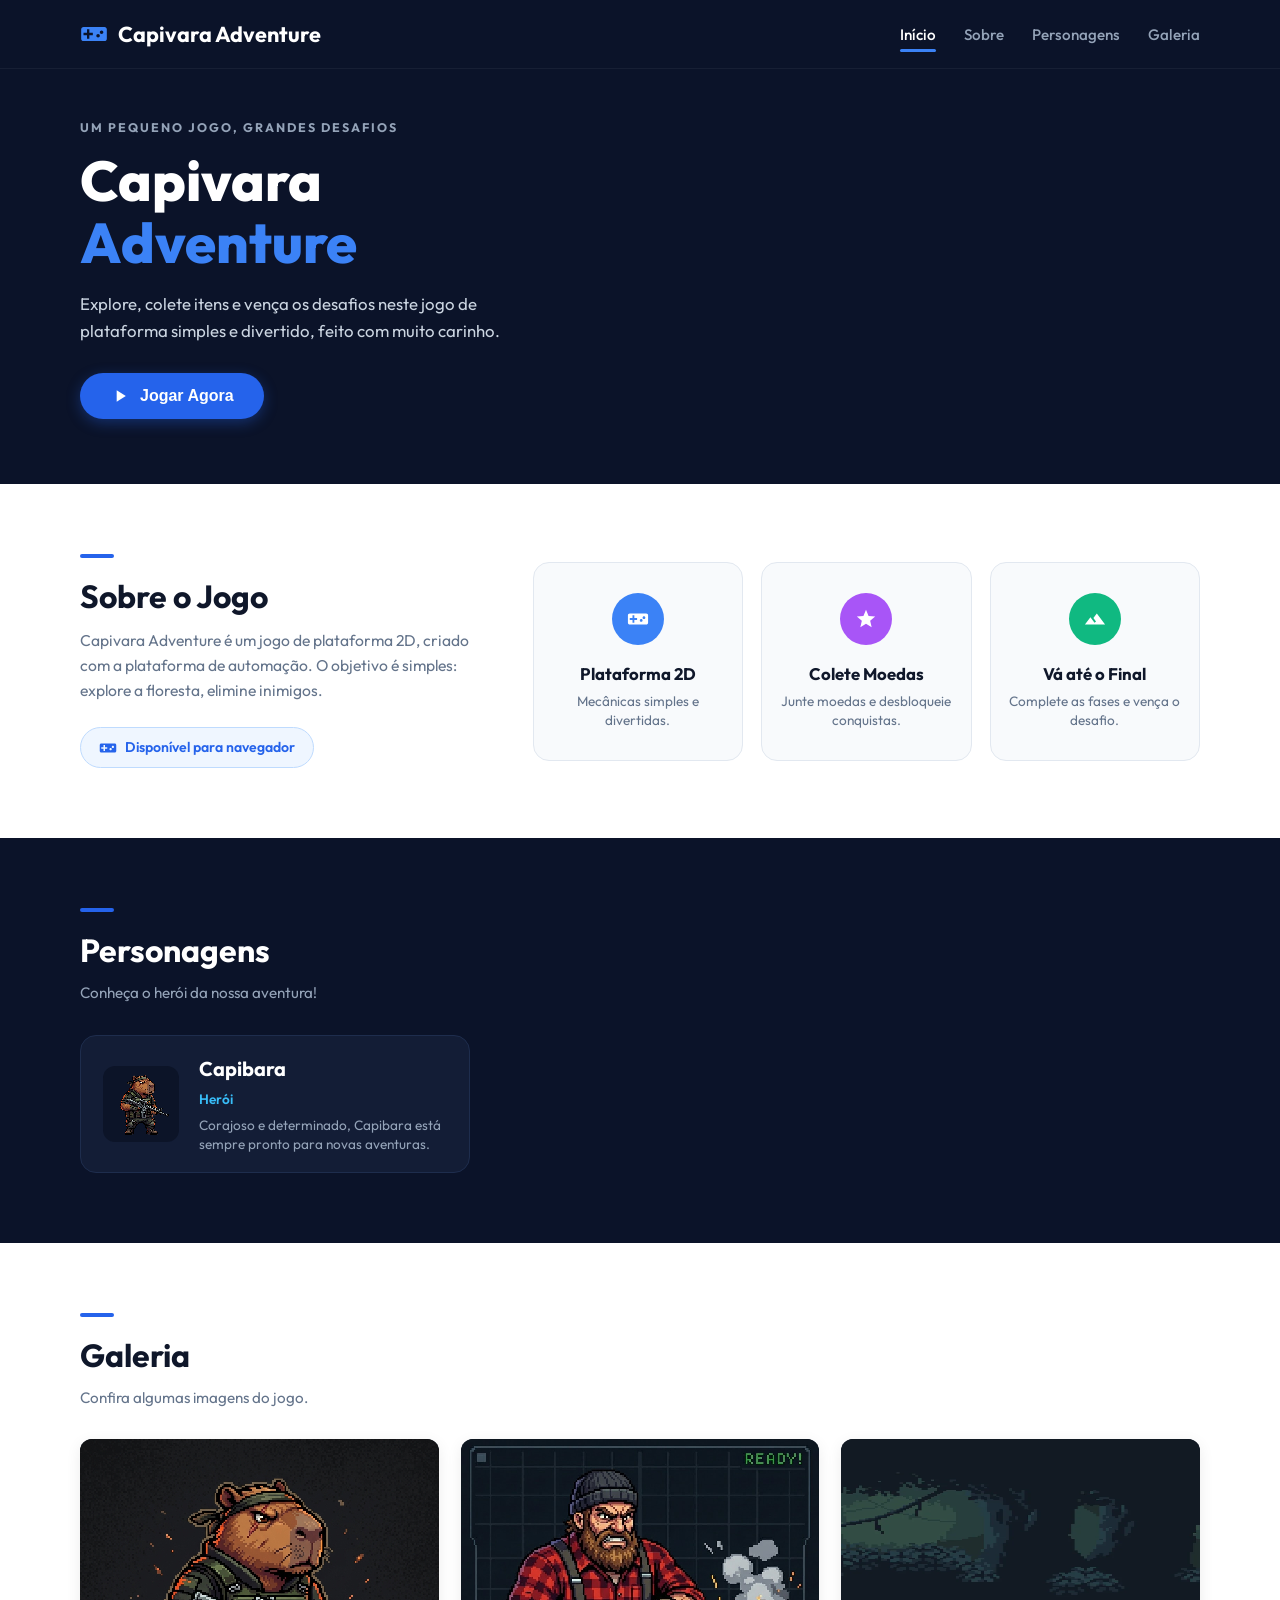
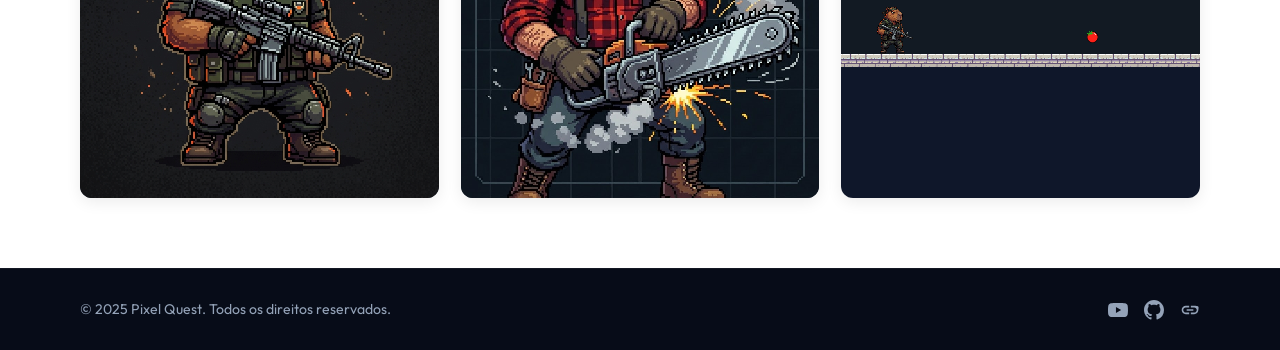
==== index.html @ 955d72c4 "Publica site do jogo Co-authored-by: Copilot <223556219+Copilot@users.noreply.github.com>" ====
<!DOCTYPE html>
<html lang="pt-BR">
<head>
  <meta charset="UTF-8">
  <meta name="viewport" content="width=device-width, initial-scale=1.0">
  <title>Capivara Adventure - Jogo de Plataforma 2D</title>
  <meta name="description" content="Explore, colete itens e vença os desafios em Pixel Quest, um jogo de plataforma simples e divertido.">
  <link rel="preconnect" href="https://fonts.googleapis.com">
  <link rel="preconnect" href="https://fonts.gstatic.com" crossorigin>
  <link href="https://fonts.googleapis.com/css2?family=Outfit:wght@400;500;600;700;800&display=swap" rel="stylesheet">
  <link rel="stylesheet" href="style.css">
</head>
<body>

  <!-- Header / Navbar -->
  <header class="navbar" id="topo">
    <div class="container nav-content">
      <a href="#topo" class="logo">
        <svg class="logo-icon" viewBox="0 0 24 24" fill="currentColor">
          <path d="M21 6H3c-1.1 0-2 .9-2 2v8c0 1.1.9 2 2 2h18c1.1 0 2-.9 2-2V8c0-1.1-.9-2-2-2zm-10 7H8v3H6v-3H3v-2h3V8h2v3h3v2zm4.5 2c-.83 0-1.5-.67-1.5-1.5s.67-1.5 1.5-1.5 1.5.67 1.5 1.5-.67 1.5-1.5 1.5zm3-3c-.83 0-1.5-.67-1.5-1.5S17.67 9 18.5 9s1.5.67 1.5 1.5-.67 1.5-1.5 1.5z"/>
        </svg>
        <span>Capivara Adventure</span>
      </a>
      <nav>
        <ul class="nav-links">
          <li><a href="#topo" class="nav-link active">Início</a></li>
          <li><a href="#sobre" class="nav-link">Sobre</a></li>
          <li><a href="#personagens" class="nav-link">Personagens</a></li>
          <li><a href="#galeria" class="nav-link">Galeria</a></li>
        </ul>
      </nav>
    </div>
  </header>

  <!-- Hero Section -->
  <section class="hero">
  <div class="container hero-grid">
    <div class="hero-text">
      <span class="kicker">UM PEQUENO JOGO, GRANDES DESAFIOS</span>
      <h1 class="hero-title">Capivara <span class="highlight">Adventure</span></h1>
      <p class="hero-desc">Explore, colete itens e vença os desafios neste jogo de plataforma simples e divertido, feito com muito carinho.</p>
      <button class="btn-play" id="btnJogar" type="button" onclick="window.location.href='jogo.html'">
        <svg viewBox="0 0 24 24" fill="currentColor" width="20" height="20">
          <path d="M8 5v14l11-7z"/>
        </svg>
        Jogar Agora
      </button>
    </div>
  </div>
</section>

  <!-- Sobre o Jogo Section -->
  <section class="section section-light" id="sobre">
    <div class="container">
      <div class="sobre-grid">
        <div class="sobre-info">
          <div class="dash-indicator"></div>
          <h2 class="section-title">Sobre o Jogo</h2>
          <p class="section-text">Capivara Adventure é um jogo de plataforma 2D, criado com a plataforma de automação. O objetivo é simples: explore a floresta, elimine inimigos.</p>
          <div class="badge-tag" id="badgeNavegador">
            <svg viewBox="0 0 24 24" fill="currentColor" width="18" height="18">
              <path d="M21 6H3c-1.1 0-2 .9-2 2v8c0 1.1.9 2 2 2h18c1.1 0 2-.9 2-2V8c0-1.1-.9-2-2-2zm-10 7H8v3H6v-3H3v-2h3V8h2v3h3v2zm4.5 2c-.83 0-1.5-.67-1.5-1.5s.67-1.5 1.5-1.5 1.5.67 1.5 1.5-.67 1.5-1.5 1.5zm3-3c-.83 0-1.5-.67-1.5-1.5S17.67 9 18.5 9s1.5.67 1.5 1.5-.67 1.5-1.5 1.5z"/>
            </svg>
            Disponível para navegador
          </div>
        </div>
        
        <div class="cards-grid">
          <div class="feature-card">
            <div class="icon-circle icon-blue">
              <svg viewBox="0 0 24 24" fill="currentColor" width="22" height="22">
                <path d="M21 6H3c-1.1 0-2 .9-2 2v8c0 1.1.9 2 2 2h18c1.1 0 2-.9 2-2V8c0-1.1-.9-2-2-2zm-10 7H8v3H6v-3H3v-2h3V8h2v3h3v2zm4.5 2c-.83 0-1.5-.67-1.5-1.5s.67-1.5 1.5-1.5 1.5.67 1.5 1.5-.67 1.5-1.5 1.5zm3-3c-.83 0-1.5-.67-1.5-1.5S17.67 9 18.5 9s1.5.67 1.5 1.5-.67 1.5-1.5 1.5z"/>
              </svg>
            </div>
            <h3>Plataforma 2D</h3>
            <p>Mecânicas simples e divertidas.</p>
          </div>

          <div class="feature-card">
            <div class="icon-circle icon-purple">
              <svg viewBox="0 0 24 24" fill="currentColor" width="22" height="22">
                <path d="M12 17.27L18.18 21l-1.64-7.03L22 9.24l-7.19-.61L12 2 9.19 8.63 2 9.24l5.46 4.73L5.82 21z"/>
              </svg>
            </div>
            <h3>Colete Moedas</h3>
            <p>Junte moedas e desbloqueie conquistas.</p>
          </div>

          <div class="feature-card">
            <div class="icon-circle icon-green">
              <svg viewBox="0 0 24 24" fill="currentColor" width="22" height="22">
                <path d="M14 6l-3.75 5 2.85 3.8-1.6 1.2L7 10l-6 8h22L14 6z"/>
              </svg>
            </div>
            <h3>Vá até o Final</h3>
            <p>Complete as fases e vença o desafio.</p>
          </div>
        </div>
      </div>
    </div>
  </section>

  <!-- Personagens Section -->
  <section class="section section-dark" id="personagens">
    <div class="container">
      <div class="dash-indicator"></div>
      <h2 class="section-title text-white">Personagens</h2>
      <p class="section-subtitle">Conheça o herói da nossa aventura!</p>

      <div class="character-card">
        <div class="avatar-box">
          <img src="assets/shared-0-sheet3.webp" alt="Alex Pixel Character">
        </div>
        <div class="character-details">
          <h3 class="character-name">Capibara</h3>
          <span class="character-role">Herói</span>
          <p class="character-desc">Corajoso e determinado, Capibara está sempre pronto para novas aventuras.</p>
        </div>
      </div>
    </div>
  </section>

  <!-- Galeria Section -->
  <section class="section section-light" id="galeria">
    <div class="container">
      <div class="dash-indicator"></div>
      <h2 class="section-title">Galeria</h2>
      <p class="section-subtitle-light">Confira algumas imagens do jogo.</p>

      <div class="gallery-grid">
        <div class="gallery-item">
          <img src="assets/capivara_tatica.png" alt="Fase da Colina e Árvores" class="gallery-img">
        </div>
        <div class="gallery-item">
          <img src="assets/ce8fdaa9-8aa1-4d5a-a9f3-c74450c4b2e8.jpeg" alt="Fase do Pôr do Sol" class="gallery-img">
        </div>
        <div class="gallery-item">
          <img src="assets/Captura de tela 2026-10-22 165554.png" alt="Fase da Caverna Noturna" class="gallery-img">
        </div>
      </div>
    </div>
  </section>

  <!-- Footer -->
  <footer class="footer">
    <div class="container footer-content">
      <p class="footer-copy">© 2025 Pixel Quest. Todos os direitos reservados.</p>
      <div class="footer-socials">
        <!-- YouTube -->
        <a href="#topo" aria-label="YouTube">
          <svg viewBox="0 0 24 24" width="20" height="20" fill="currentColor">
            <path d="M23.498 6.186a3.016 3.016 0 0 0-2.122-2.136C19.505 3.545 12 3.545 12 3.545s-7.505 0-9.377.505A3.017 3.017 0 0 0 .502 6.186C0 8.07 0 12 0 12s0 3.93.502 5.814a3.016 3.016 0 0 0 2.122 2.136c1.871.505 9.376.505 9.376.505s7.505 0 9.377-.505a3.015 3.015 0 0 0 2.122-2.136C24 15.93 24 12 24 12s0-3.93-.502-5.814zM9.545 15.568V8.432L15.818 12l-6.273 3.568z"/>
          </svg>
        </a>
        <!-- GitHub -->
        <a href="#topo" aria-label="GitHub">
          <svg viewBox="0 0 24 24" width="20" height="20" fill="currentColor">
            <path d="M12 0C5.37 0 0 5.37 0 12c0 5.31 3.435 9.795 8.205 11.385.6.105.825-.255.825-.57 0-.285-.015-1.23-.015-2.235-3.015.555-3.795-.735-4.035-1.41-.135-.345-.72-1.41-1.23-1.695-.42-.225-1.02-.78-.015-.795.945-.015 1.62.87 1.845 1.23 1.08 1.815 2.805 1.305 3.495.99.105-.78.42-1.305.765-1.605-2.67-.3-5.46-1.335-5.46-5.925 0-1.305.465-2.385 1.23-3.225-.12-.3-.54-1.53.12-3.18 0 0 1.005-.315 3.3 1.23.96-.27 1.98-.405 3-.405s2.04.135 3 .405c2.295-1.56 3.3-1.23 3.3-1.23.66 1.65.24 2.88.12 3.18.765.84 1.23 1.905 1.23 3.225 0 4.605-2.805 5.625-5.475 5.925.435.375.81 1.095.81 2.22 0 1.605-.015 2.895-.015 3.3 0 .315.225.69.825.57A12.02 12.02 0 0 0 24 12c0-6.63-5.37-12-12-12z"/>
          </svg>
        </a>
        <!-- Link / Website -->
        <a href="#topo" aria-label="Website">
          <svg viewBox="0 0 24 24" width="20" height="20" fill="currentColor">
            <path d="M3.9 12c0-1.71 1.39-3.1 3.1-3.1h4V7H7c-2.76 0-5 2.24-5 5s2.24 5 5 5h4v-1.9H7c-1.71 0-3.1-1.39-3.1-3.1zM8 13h8v-2H8v2zm9-6h-4v1.9h4c1.71 0 3.1 1.39 3.1 3.1s-1.39 3.1-3.1 3.1h-4V17h4c2.76 0 5-2.24 5-5s2.24-5-5-5z"/>
          </svg>
        </a>
      </div>
    </div>
 

 

  <script src="script.js"></script>
</body>
</html>
---- style.css ----
/* ===================================================
   Pixel Quest - Estilos Principais (Design Fiel ao Mockup)
   =================================================== */

:root {
  --bg-dark: #0b1329;
  --bg-darker: #070c18;
  --bg-card-dark: #131d36;
  --border-dark: #1e2d4d;
  --bg-light: #ffffff;
  --bg-card-light: #f8fafc;
  --border-light: #e2e8f0;
  --primary-blue: #2563eb;
  --primary-blue-hover: #1d4ed8;
  --accent-blue: #3b82f6;
  --text-dark: #0f172a;
  --text-muted: #64748b;
  --text-light-muted: #94a3b8;
  --radius-lg: 16px;
  --radius-md: 12px;
  --radius-full: 9999px;
  --font-family: 'Outfit', -apple-system, BlinkMacSystemFont, sans-serif;
}

* {
  margin: 0;
  padding: 0;
  box-sizing: border-box;
}

html {
  scroll-behavior: smooth;
  font-family: var(--font-family);
  background-color: var(--bg-dark);
  color: #ffffff;
}

body {
  line-height: 1.5;
  overflow-x: hidden;
}

.container {
  width: 90%;
  max-width: 1120px;
  margin: 0 auto;
}

/* ---------------- Navbar ---------------- */
.navbar {
  position: sticky;
  top: 0;
  z-index: 100;
  background-color: var(--bg-dark);
  border-bottom: 1px solid rgba(255, 255, 255, 0.05);
  padding: 18px 0;
}

.nav-content {
  display: flex;
  align-items: center;
  justify-content: space-between;
}

.logo {
  display: flex;
  align-items: center;
  gap: 10px;
  text-decoration: none;
  color: #ffffff;
  font-weight: 700;
  font-size: 1.35rem;
}

.logo-icon {
  width: 28px;
  height: 28px;
  color: var(--accent-blue);
}

.nav-links {
  display: flex;
  list-style: none;
  gap: 28px;
}

.nav-link {
  text-decoration: none;
  color: var(--text-light-muted);
  font-size: 0.95rem;
  font-weight: 500;
  transition: color 0.2s;
  position: relative;
  padding-bottom: 4px;
}

.nav-link:hover,
.nav-link.active {
  color: #ffffff;
}

.nav-link.active::after {
  content: '';
  position: absolute;
  bottom: -4px;
  left: 0;
  width: 100%;
  height: 3px;
  background-color: var(--accent-blue);
  border-radius: 2px;
}

/* ---------------- Hero Section ---------------- */
.hero {
  background-color: var(--bg-dark);
  padding: 50px 0 65px;
}

.hero-grid {
  display: grid;
  grid-template-columns: 1fr 1.15fr;
  align-items: center;
  gap: 48px;
}

.kicker {
  display: block;
  font-size: 0.78rem;
  font-weight: 700;
  letter-spacing: 2px;
  color: var(--text-light-muted);
  margin-bottom: 12px;
}

.hero-title {
  font-size: 3.5rem;
  font-weight: 800;
  line-height: 1.1;
  color: #ffffff;
  margin-bottom: 18px;
}

.hero-title .highlight {
  color: var(--accent-blue);
}

.hero-desc {
  font-size: 1.05rem;
  color: #cbd5e1;
  line-height: 1.6;
  margin-bottom: 28px;
  max-width: 440px;
}

.btn-play {
  display: inline-flex;
  align-items: center;
  gap: 10px;
  background-color: var(--primary-blue);
  color: #ffffff;
  border: none;
  border-radius: var(--radius-full);
  padding: 13px 30px;
  font-size: 1rem;
  font-weight: 700;
  cursor: pointer;
  transition: background-color 0.2s, transform 0.15s, box-shadow 0.2s;
  box-shadow: 0 4px 14px rgba(37, 99, 235, 0.35);
}

.btn-play:hover {
  background-color: var(--primary-blue-hover);
  transform: translateY(-2px);
  box-shadow: 0 6px 20px rgba(37, 99, 235, 0.45);
}

.hero-preview {
  border-radius: var(--radius-lg);
  overflow: hidden;
  box-shadow: 0 20px 40px rgba(0, 0, 0, 0.45);
}

.pixel-art-img {
  width: 100%;
  height: auto;
  display: block;
  image-rendering: pixelated;
}

/* ---------------- Seções Globais ---------------- */
.section {
  padding: 70px 0;
}

.section-light {
  background-color: var(--bg-light);
  color: var(--text-dark);
}

.section-dark {
  background-color: var(--bg-dark);
  color: #ffffff;
}

.dash-indicator {
  width: 34px;
  height: 4px;
  background-color: var(--primary-blue);
  border-radius: 2px;
  margin-bottom: 14px;
}

.section-title {
  font-size: 2rem;
  font-weight: 700;
  margin-bottom: 8px;
}

.section-title.text-white {
  color: #ffffff;
}

.section-text {
  color: var(--text-muted);
  line-height: 1.6;
  font-size: 0.98rem;
  margin-bottom: 24px;
}

.section-subtitle {
  color: var(--text-light-muted);
  font-size: 0.95rem;
  margin-bottom: 30px;
}

.section-subtitle-light {
  color: var(--text-muted);
  font-size: 0.95rem;
  margin-bottom: 30px;
}

/* ---------------- Sobre o Jogo ---------------- */
.sobre-grid {
  display: grid;
  grid-template-columns: 1fr 1.65fr;
  gap: 48px;
  align-items: center;
}

.badge-tag {
  display: inline-flex;
  align-items: center;
  gap: 8px;
  background-color: #eff6ff;
  border: 1px solid #bfdbfe;
  color: var(--primary-blue);
  font-size: 0.88rem;
  font-weight: 600;
  padding: 9px 18px;
  border-radius: var(--radius-full);
  cursor: pointer;
  transition: all 0.2s;
}

.badge-tag:hover {
  background-color: #dbeafe;
}

.cards-grid {
  display: grid;
  grid-template-columns: repeat(3, 1fr);
  gap: 18px;
}

.feature-card {
  background-color: var(--bg-card-light);
  border: 1px solid var(--border-light);
  border-radius: var(--radius-lg);
  padding: 30px 18px;
  text-align: center;
  transition: transform 0.2s, box-shadow 0.2s;
}

.feature-card:hover {
  transform: translateY(-4px);
  box-shadow: 0 10px 25px rgba(0, 0, 0, 0.05);
}

.icon-circle {
  width: 52px;
  height: 52px;
  border-radius: 50%;
  display: flex;
  align-items: center;
  justify-content: center;
  margin: 0 auto 16px;
  color: #ffffff;
}

.icon-blue { background-color: #3b82f6; }
.icon-purple { background-color: #a855f7; }
.icon-green { background-color: #10b981; }

.feature-card h3 {
  font-size: 1.05rem;
  font-weight: 700;
  color: var(--text-dark);
  margin-bottom: 6px;
}

.feature-card p {
  font-size: 0.85rem;
  color: var(--text-muted);
  line-height: 1.4;
}

/* ---------------- Personagens ---------------- */
.character-card {
  display: flex;
  align-items: center;
  gap: 20px;
  background-color: var(--bg-card-dark);
  border: 1px solid var(--border-dark);
  border-radius: var(--radius-lg);
  padding: 18px 22px;
  max-width: 390px;
}

.avatar-box {
  width: 76px;
  height: 76px;
  background-color: #0c1428;
  border-radius: var(--radius-md);
  overflow: hidden;
  flex-shrink: 0;
  display: flex;
  align-items: center;
  justify-content: center;
}

.avatar-box img {
  width: 100%;
  height: 100%;
  image-rendering: pixelated;
  display: block;
}

.character-name {
  font-size: 1.25rem;
  font-weight: 700;
  color: #ffffff;
  margin-bottom: 2px;
}

.character-role {
  display: inline-block;
  color: #38bdf8;
  font-size: 0.85rem;
  font-weight: 600;
  margin-bottom: 6px;
}

.character-desc {
  font-size: 0.85rem;
  color: var(--text-light-muted);
  line-height: 1.4;
}

/* ---------------- Galeria ---------------- */
.gallery-grid {
  display: grid;
  grid-template-columns: repeat(3, 1fr);
  gap: 22px;
}

.gallery-item {
  border-radius: var(--radius-md);
  overflow: hidden;
  box-shadow: 0 4px 15px rgba(0, 0, 0, 0.08);
  transition: transform 0.25s, box-shadow 0.25s;
  cursor: pointer;
  background-color: #0f172a;
}

.gallery-item:hover {
  transform: translateY(-5px);
  box-shadow: 0 12px 25px rgba(0, 0, 0, 0.15);
}

.gallery-img {
  width: 100%;
  height: auto;
  display: block;
  image-rendering: pixelated;
  transition: transform 0.3s;
}

.gallery-item:hover .gallery-img {
  transform: scale(1.03);
}

/* ---------------- Footer ---------------- */
.footer {
  background-color: var(--bg-darker);
  border-top: 1px solid rgba(255, 255, 255, 0.05);
  padding: 30px 0;
}

.footer-content {
  display: flex;
  align-items: center;
  justify-content: space-between;
}

.footer-copy {
  color: var(--text-light-muted);
  font-size: 0.88rem;
}

.footer-socials {
  display: flex;
  gap: 16px;
}

.footer-socials a {
  color: var(--text-light-muted);
  transition: color 0.2s, transform 0.2s;
  display: flex;
  align-items: center;
}

.footer-socials a:hover {
  color: #ffffff;
  transform: translateY(-2px);
}

/* ---------------- Modal Mini Game ---------------- */
.modal-overlay {
  position: fixed;
  inset: 0;
  background: rgba(4, 7, 18, 0.85);
  backdrop-filter: blur(6px);
  display: flex;
  align-items: center;
  justify-content: center;
  z-index: 999;
  opacity: 0;
  visibility: hidden;
  transition: opacity 0.25s, visibility 0.25s;
}

.modal-overlay.open {
  opacity: 1;
  visibility: visible;
}

.modal-box {
  background: #0f172a;
  border: 1px solid var(--border-dark);
  border-radius: var(--radius-lg);
  padding: 24px;
  width: 90%;
  max-width: 520px;
  position: relative;
  text-align: center;
  box-shadow: 0 25px 50px rgba(0, 0, 0, 0.6);
}

.modal-close {
  position: absolute;
  top: 14px;
  right: 18px;
  background: none;
  border: none;
  color: var(--text-light-muted);
  font-size: 1.8rem;
  cursor: pointer;
  line-height: 1;
}

.modal-close:hover {
  color: #ffffff;
}

.modal-badge {
  display: inline-block;
  background: #1e3a8a;
  color: #60a5fa;
  font-size: 0.72rem;
  font-weight: 700;
  padding: 4px 10px;
  border-radius: var(--radius-full);
  margin-bottom: 8px;
}

.modal-header h3 {
  font-size: 1.35rem;
  margin-bottom: 4px;
}

.modal-header p {
  font-size: 0.85rem;
  color: var(--text-light-muted);
  margin-bottom: 14px;
}

.game-canvas-wrap {
  background: #070c18;
  border-radius: var(--radius-md);
  border: 2px solid #1e293b;
  overflow: hidden;
  margin-bottom: 14px;
}

#miniCanvas {
  display: block;
  width: 100%;
  height: auto;
  image-rendering: pixelated;
  cursor: pointer;
}

.modal-stats {
  display: flex;
  justify-content: space-around;
  font-size: 0.95rem;
  color: #cbd5e1;
}

/* ---------------- Responsividade ---------------- */
@media (max-width: 900px) {
  .hero-grid,
  .sobre-grid {
    grid-template-columns: 1fr;
    gap: 36px;
  }

  .hero-title {
    font-size: 2.7rem;
  }

  .cards-grid,
  .gallery-grid {
    grid-template-columns: 1fr;
  }

  .nav-links {
    gap: 16px;
  }
}
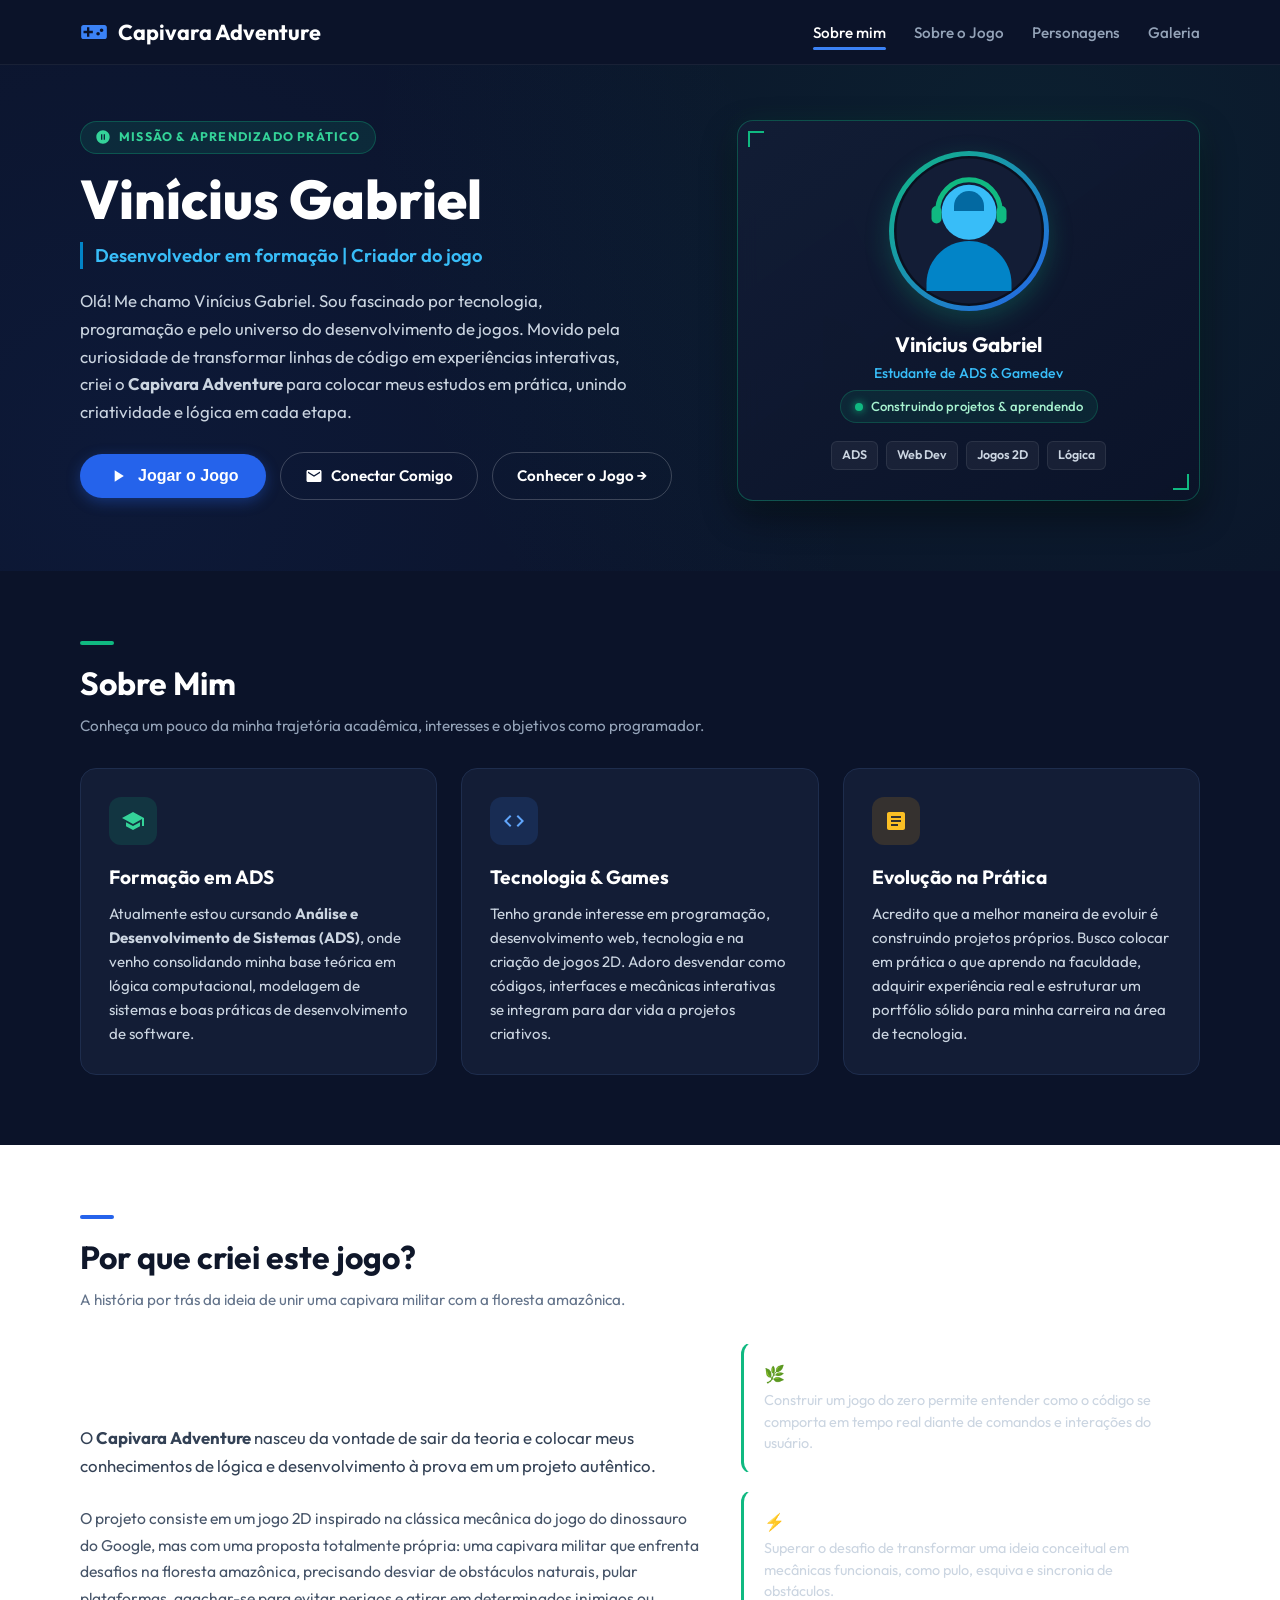
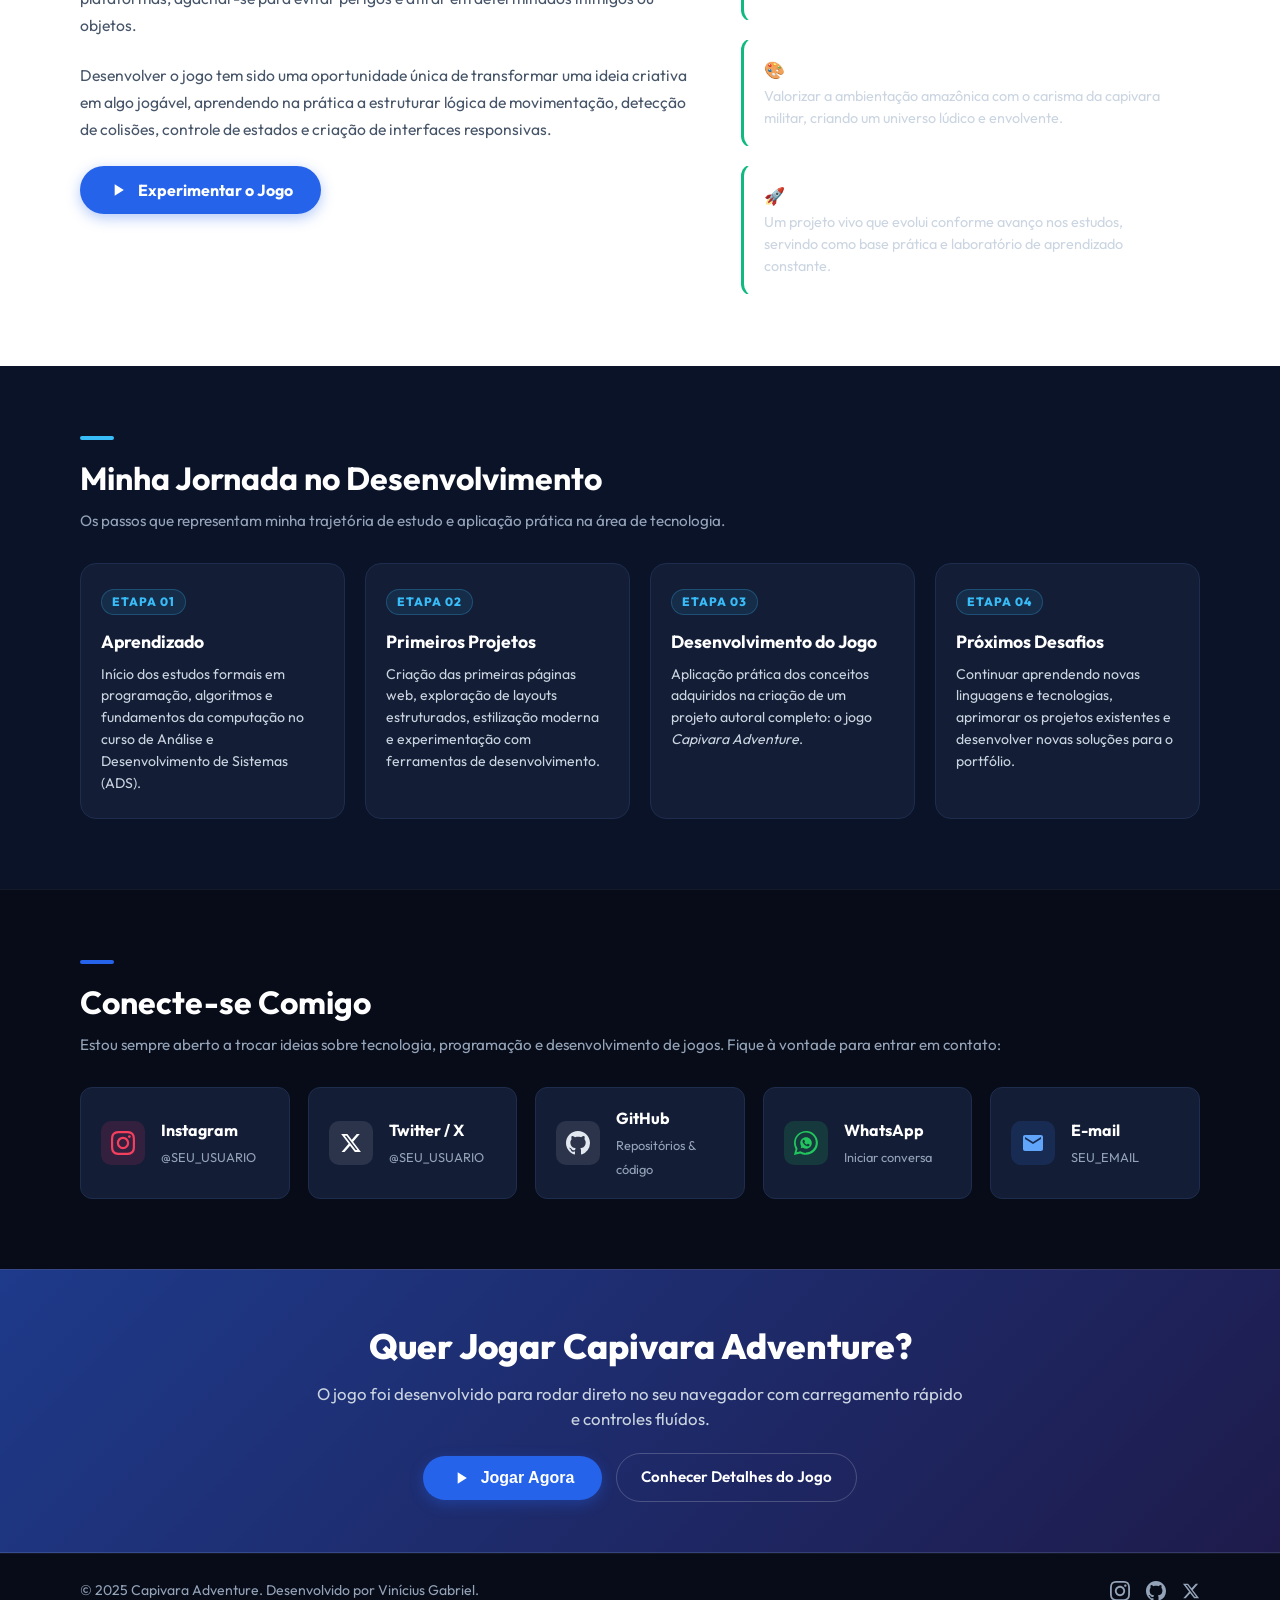
==== commit 872c0466: "Atualiza versão do site do jogo Co-authored-by: Copilot <223556219+Copilot@users.noreply.github.com>" ====
--- a/index.html
+++ b/index.html
@@ -3,8 +3,8 @@
 <head>
   <meta charset="UTF-8">
   <meta name="viewport" content="width=device-width, initial-scale=1.0">
-  <title>Capivara Adventure - Jogo de Plataforma 2D</title>
-  <meta name="description" content="Explore, colete itens e vença os desafios em Pixel Quest, um jogo de plataforma simples e divertido.">
+  <title>Vinícius Gabriel - Sobre Mim | Desenvolvedor & Criador de Capivara Adventure</title>
+  <meta name="description" content="Conheça Vinícius Gabriel, desenvolvedor em formação e criador do jogo Capivara Adventure. Trajetória, objetivos, motivação do projeto e canais de contato.">
   <link rel="preconnect" href="https://fonts.googleapis.com">
   <link rel="preconnect" href="https://fonts.gstatic.com" crossorigin>
   <link href="https://fonts.googleapis.com/css2?family=Outfit:wght@400;500;600;700;800&display=swap" rel="stylesheet">
@@ -12,131 +12,337 @@
 </head>
 <body>
 
-  <!-- Header / Navbar -->
+  <!-- Header / Navbar Padronizado -->
   <header class="navbar" id="topo">
     <div class="container nav-content">
-      <a href="#topo" class="logo">
+      <a href="index.html" class="logo" id="logoLink" title="Capivara Adventure">
         <svg class="logo-icon" viewBox="0 0 24 24" fill="currentColor">
           <path d="M21 6H3c-1.1 0-2 .9-2 2v8c0 1.1.9 2 2 2h18c1.1 0 2-.9 2-2V8c0-1.1-.9-2-2-2zm-10 7H8v3H6v-3H3v-2h3V8h2v3h3v2zm4.5 2c-.83 0-1.5-.67-1.5-1.5s.67-1.5 1.5-1.5 1.5.67 1.5 1.5-.67 1.5-1.5 1.5zm3-3c-.83 0-1.5-.67-1.5-1.5S17.67 9 18.5 9s1.5.67 1.5 1.5-.67 1.5-1.5 1.5z"/>
         </svg>
         <span>Capivara Adventure</span>
       </a>
-      <nav>
+      <nav aria-label="Navegação Principal">
         <ul class="nav-links">
-          <li><a href="#topo" class="nav-link active">Início</a></li>
-          <li><a href="#sobre" class="nav-link">Sobre</a></li>
-          <li><a href="#personagens" class="nav-link">Personagens</a></li>
-          <li><a href="#galeria" class="nav-link">Galeria</a></li>
+          <li><a href="index.html" class="nav-link active" id="navSobreMim">Sobre mim</a></li>
+          <li><a href="sobre.html" class="nav-link" id="navSobre">Sobre o Jogo</a></li>
+          <li><a href="personagens.html" class="nav-link" id="navPersonagens">Personagens</a></li>
+          <li><a href="galeria.html" class="nav-link" id="navGaleria">Galeria</a></li>
         </ul>
       </nav>
     </div>
   </header>
 
-  <!-- Hero Section -->
-  <section class="hero">
-  <div class="container hero-grid">
-    <div class="hero-text">
-      <span class="kicker">UM PEQUENO JOGO, GRANDES DESAFIOS</span>
-      <h1 class="hero-title">Capivara <span class="highlight">Adventure</span></h1>
-      <p class="hero-desc">Explore, colete itens e vença os desafios neste jogo de plataforma simples e divertido, feito com muito carinho.</p>
-      <button class="btn-play" id="btnJogar" type="button" onclick="window.location.href='jogo.html'">
-        <svg viewBox="0 0 24 24" fill="currentColor" width="20" height="20">
-          <path d="M8 5v14l11-7z"/>
-        </svg>
-        Jogar Agora
-      </button>
-    </div>
-  </div>
-</section>
-
-  <!-- Sobre o Jogo Section -->
-  <section class="section section-light" id="sobre">
+  <!-- 3. Seção de Apresentação (Hero do Desenvolvedor) -->
+  <section class="dev-hero">
+    <div class="container dev-hero-grid">
+      <div class="dev-hero-info">
+        <div class="dev-kicker">
+          <svg viewBox="0 0 24 24" width="16" height="16" fill="currentColor">
+            <path d="M12 2C6.48 2 2 6.48 2 12s4.48 10 10 10 10-4.48 10-10S17.52 2 12 2zm-1 14H9V8h2v8zm4 0h-2V8h2v8z"/>
+          </svg>
+          Missão & Aprendizado Prático
+        </div>
+        <h1 class="dev-name">Vinícius Gabriel</h1>
+        <div class="dev-role-badge">Desenvolvedor em formação | Criador do jogo</div>
+        <p class="dev-bio">
+          Olá! Me chamo Vinícius Gabriel. Sou fascinado por tecnologia, programação e pelo universo do desenvolvimento de jogos. Movido pela curiosidade de transformar linhas de código em experiências interativas, criei o <strong>Capivara Adventure</strong> para colocar meus estudos em prática, unindo criatividade e lógica em cada etapa.
+        </p>
+
+        <div class="hero-buttons">
+          <button class="btn-play" id="btnJogarDev" type="button" onclick="window.location.href='game/indexx.html'">
+            <svg viewBox="0 0 24 24" fill="currentColor" width="20" height="20">
+              <path d="M8 5v14l11-7z"/>
+            </svg>
+            Jogar o Jogo
+          </button>
+          <a href="#contato" class="btn-outline" id="btnContatoDev">
+            <svg viewBox="0 0 24 24" fill="currentColor" width="18" height="18">
+              <path d="M20 4H4c-1.1 0-1.99.9-1.99 2L2 18c0 1.1.9 2 2 2h16c1.1 0 2-.9 2-2V6c0-1.1-.9-2-2-2zm0 4l-8 5-8-5V6l8 5 8-5v2z"/>
+            </svg>
+            Conectar Comigo
+          </a>
+          <a href="sobre.html" class="btn-outline" id="btnConhecerJogoDev">
+            Conhecer o Jogo →
+          </a>
+        </div>
+      </div>
+
+      <!-- Card Tático de Perfil do Desenvolvedor -->
+      <div class="dev-avatar-card">
+        <div class="dev-avatar-frame">
+          <div class="dev-avatar-inner">
+            <!-- Avatar ilustrativo do desenvolvedor. Para usar foto pessoal: substitua por <img src="assets/sua_foto.jpg" alt="Vinícius Gabriel"> -->
+            <svg viewBox="0 0 120 120" width="100%" height="100%" fill="none" xmlns="http://www.w3.org/2000/svg">
+              <circle cx="60" cy="60" r="58" fill="#131d36"/>
+              <circle cx="60" cy="45" r="22" fill="#38bdf8"/>
+              <path d="M26 102c0-18.778 15.222-34 34-34s34 15.222 34 34v6H26v-6z" fill="#0284c7"/>
+              <path d="M48 40a12 12 0 0 1 24 0v4H48v-4z" fill="#0369a1"/>
+              <!-- Fone / Headset Gamer -->
+              <path d="M35 44c0-13.8 11.2-25 25-25s25 11.2 25 25" stroke="#10b981" stroke-width="4" stroke-linecap="round"/>
+              <rect x="30" y="40" width="8" height="14" rx="4" fill="#10b981"/>
+              <rect x="82" y="40" width="8" height="14" rx="4" fill="#10b981"/>
+            </svg>
+          </div>
+        </div>
+        <h3 style="font-size: 1.3rem; font-weight: 700; color: #ffffff; margin-bottom: 2px;">Vinícius Gabriel</h3>
+        <p style="font-size: 0.88rem; color: #38bdf8; font-weight: 500;">Estudante de ADS & Gamedev</p>
+        
+        <div class="dev-status-pill">
+          <span class="status-dot"></span>
+          <span>Construindo projetos & aprendendo</span>
+        </div>
+
+        <div class="dev-tags-row">
+          <span class="dev-tag">ADS</span>
+          <span class="dev-tag">Web Dev</span>
+          <span class="dev-tag">Jogos 2D</span>
+          <span class="dev-tag">Lógica</span>
+        </div>
+      </div>
+    </div>
+  </section>
+
+  <!-- 4. Seção "Sobre mim" -->
+  <section class="section section-dark" id="sobre-mim">
     <div class="container">
-      <div class="sobre-grid">
-        <div class="sobre-info">
-          <div class="dash-indicator"></div>
-          <h2 class="section-title">Sobre o Jogo</h2>
-          <p class="section-text">Capivara Adventure é um jogo de plataforma 2D, criado com a plataforma de automação. O objetivo é simples: explore a floresta, elimine inimigos.</p>
-          <div class="badge-tag" id="badgeNavegador">
-            <svg viewBox="0 0 24 24" fill="currentColor" width="18" height="18">
-              <path d="M21 6H3c-1.1 0-2 .9-2 2v8c0 1.1.9 2 2 2h18c1.1 0 2-.9 2-2V8c0-1.1-.9-2-2-2zm-10 7H8v3H6v-3H3v-2h3V8h2v3h3v2zm4.5 2c-.83 0-1.5-.67-1.5-1.5s.67-1.5 1.5-1.5 1.5.67 1.5 1.5-.67 1.5-1.5 1.5zm3-3c-.83 0-1.5-.67-1.5-1.5S17.67 9 18.5 9s1.5.67 1.5 1.5-.67 1.5-1.5 1.5z"/>
-            </svg>
-            Disponível para navegador
-          </div>
-        </div>
-        
-        <div class="cards-grid">
-          <div class="feature-card">
-            <div class="icon-circle icon-blue">
-              <svg viewBox="0 0 24 24" fill="currentColor" width="22" height="22">
-                <path d="M21 6H3c-1.1 0-2 .9-2 2v8c0 1.1.9 2 2 2h18c1.1 0 2-.9 2-2V8c0-1.1-.9-2-2-2zm-10 7H8v3H6v-3H3v-2h3V8h2v3h3v2zm4.5 2c-.83 0-1.5-.67-1.5-1.5s.67-1.5 1.5-1.5 1.5.67 1.5 1.5-.67 1.5-1.5 1.5zm3-3c-.83 0-1.5-.67-1.5-1.5S17.67 9 18.5 9s1.5.67 1.5 1.5-.67 1.5-1.5 1.5z"/>
-              </svg>
-            </div>
-            <h3>Plataforma 2D</h3>
-            <p>Mecânicas simples e divertidas.</p>
-          </div>
-
-          <div class="feature-card">
-            <div class="icon-circle icon-purple">
-              <svg viewBox="0 0 24 24" fill="currentColor" width="22" height="22">
-                <path d="M12 17.27L18.18 21l-1.64-7.03L22 9.24l-7.19-.61L12 2 9.19 8.63 2 9.24l5.46 4.73L5.82 21z"/>
-              </svg>
-            </div>
-            <h3>Colete Moedas</h3>
-            <p>Junte moedas e desbloqueie conquistas.</p>
-          </div>
-
-          <div class="feature-card">
-            <div class="icon-circle icon-green">
-              <svg viewBox="0 0 24 24" fill="currentColor" width="22" height="22">
-                <path d="M14 6l-3.75 5 2.85 3.8-1.6 1.2L7 10l-6 8h22L14 6z"/>
-              </svg>
-            </div>
-            <h3>Vá até o Final</h3>
-            <p>Complete as fases e vença o desafio.</p>
-          </div>
-        </div>
-      </div>
-    </div>
-  </section>
-
-  <!-- Personagens Section -->
-  <section class="section section-dark" id="personagens">
+      <div class="dash-indicator" style="background-color: #10b981;"></div>
+      <h2 class="section-title text-white">Sobre Mim</h2>
+      <p class="section-subtitle">Conheça um pouco da minha trajetória acadêmica, interesses e objetivos como programador.</p>
+
+      <div class="about-cards-grid">
+        <!-- Card 1: Formação Acadêmica -->
+        <div class="about-card">
+          <div class="about-card-icon icon-green-trans">
+            <svg viewBox="0 0 24 24" width="24" height="24" fill="currentColor">
+              <path d="M5 13.18v4L12 21l7-3.82v-4L12 17l-7-3.82zM12 3L1 9l11 6 9-4.91V17h2V9L12 3z"/>
+            </svg>
+          </div>
+          <h3>Formação em ADS</h3>
+          <p>
+            Atualmente estou cursando <strong>Análise e Desenvolvimento de Sistemas (ADS)</strong>, onde venho consolidando minha base teórica em lógica computacional, modelagem de sistemas e boas práticas de desenvolvimento de software.
+          </p>
+        </div>
+
+        <!-- Card 2: Interesses Tecnológicos -->
+        <div class="about-card">
+          <div class="about-card-icon icon-blue-trans">
+            <svg viewBox="0 0 24 24" width="24" height="24" fill="currentColor">
+              <path d="M9.4 16.6L4.8 12l4.6-4.6L8 6l-6 6 6 6 1.4-1.4zm5.2 0l4.6-4.6-4.6-4.6L16 6l6 6-6 6-1.4-1.4z"/>
+            </svg>
+          </div>
+          <h3>Tecnologia & Games</h3>
+          <p>
+            Tenho grande interesse em programação, desenvolvimento web, tecnologia e na criação de jogos 2D. Adoro desvendar como códigos, interfaces e mecânicas interativas se integram para dar vida a projetos criativos.
+          </p>
+        </div>
+
+        <!-- Card 3: Prática e Portfólio -->
+        <div class="about-card">
+          <div class="about-card-icon icon-amber-trans">
+            <svg viewBox="0 0 24 24" width="24" height="24" fill="currentColor">
+              <path d="M19 3H5c-1.1 0-2 .9-2 2v14c0 1.1.9 2 2 2h14c1.1 0 2-.9 2-2V5c0-1.1-.9-2-2-2zm-5 14H7v-2h7v2zm3-4H7v-2h10v2zm0-4H7V7h10v2z"/>
+            </svg>
+          </div>
+          <h3>Evolução na Prática</h3>
+          <p>
+            Acredito que a melhor maneira de evoluir é construindo projetos próprios. Busco colocar em prática o que aprendo na faculdade, adquirir experiência real e estruturar um portfólio sólido para minha carreira na área de tecnologia.
+          </p>
+        </div>
+      </div>
+    </div>
+  </section>
+
+  <!-- 5. Seção "Por que criei este jogo?" -->
+  <section class="section section-light" id="por-que-criei">
     <div class="container">
       <div class="dash-indicator"></div>
-      <h2 class="section-title text-white">Personagens</h2>
-      <p class="section-subtitle">Conheça o herói da nossa aventura!</p>
-
-      <div class="character-card">
-        <div class="avatar-box">
-          <img src="assets/shared-0-sheet3.webp" alt="Alex Pixel Character">
-        </div>
-        <div class="character-details">
-          <h3 class="character-name">Capibara</h3>
-          <span class="character-role">Herói</span>
-          <p class="character-desc">Corajoso e determinado, Capibara está sempre pronto para novas aventuras.</p>
-        </div>
-      </div>
-    </div>
-  </section>
-
-  <!-- Galeria Section -->
-  <section class="section section-light" id="galeria">
+      <h2 class="section-title">Por que criei este jogo?</h2>
+      <p class="section-subtitle-light">A história por trás da ideia de unir uma capivara militar com a floresta amazônica.</p>
+
+      <div class="why-game-grid">
+        <div class="why-story">
+          <p class="section-text" style="font-size: 1.05rem; line-height: 1.7; color: #334155;">
+            O <strong>Capivara Adventure</strong> nasceu da vontade de sair da teoria e colocar meus conhecimentos de lógica e desenvolvimento à prova em um projeto autêntico.
+          </p>
+          <p class="section-text" style="line-height: 1.7; color: #475569;">
+            O projeto consiste em um jogo 2D inspirado na clássica mecânica do jogo do dinossauro do Google, mas com uma proposta totalmente própria: uma capivara militar que enfrenta desafios na floresta amazônica, precisando desviar de obstáculos naturais, pular plataformas, agachar-se para evitar perigos e atirar em determinados inimigos ou objetos.
+          </p>
+          <p class="section-text" style="line-height: 1.7; color: #475569;">
+            Desenvolver o jogo tem sido uma oportunidade única de transformar uma ideia criativa em algo jogável, aprendendo na prática a estruturar lógica de movimentação, detecção de colisões, controle de estados e criação de interfaces responsivas.
+          </p>
+          <div style="margin-top: 20px;">
+            <a href="game/indexx.html" class="btn-play" style="text-decoration: none;" id="btnTestarJogoWhy">
+              <svg viewBox="0 0 24 24" fill="currentColor" width="20" height="20">
+                <path d="M8 5v14l11-7z"/>
+              </svg>
+              Experimentar o Jogo
+            </a>
+          </div>
+        </div>
+
+        <div class="why-features-list">
+          <div class="why-feature-item">
+            <h4>🌿 Aprender na Prática</h4>
+            <p>Construir um jogo do zero permite entender como o código se comporta em tempo real diante de comandos e interações do usuário.</p>
+          </div>
+
+          <div class="why-feature-item">
+            <h4>⚡ O Desafio de Criar</h4>
+            <p>Superar o desafio de transformar uma ideia conceitual em mecânicas funcionais, como pulo, esquiva e sincronia de obstáculos.</p>
+          </div>
+
+          <div class="why-feature-item">
+            <h4>🎨 Criatividade & Temática</h4>
+            <p>Valorizar a ambientação amazônica com o carisma da capivara militar, criando um universo lúdico e envolvente.</p>
+          </div>
+
+          <div class="why-feature-item">
+            <h4>🚀 Evolução Contínua</h4>
+            <p>Um projeto vivo que evolui conforme avanço nos estudos, servindo como base prática e laboratório de aprendizado constante.</p>
+          </div>
+        </div>
+      </div>
+    </div>
+  </section>
+
+  <!-- 6. Seção "Minha jornada no desenvolvimento" -->
+  <section class="section section-dark" id="jornada">
     <div class="container">
-      <div class="dash-indicator"></div>
-      <h2 class="section-title">Galeria</h2>
-      <p class="section-subtitle-light">Confira algumas imagens do jogo.</p>
-
-      <div class="gallery-grid">
-        <div class="gallery-item">
-          <img src="assets/capivara_tatica.png" alt="Fase da Colina e Árvores" class="gallery-img">
-        </div>
-        <div class="gallery-item">
-          <img src="assets/ce8fdaa9-8aa1-4d5a-a9f3-c74450c4b2e8.jpeg" alt="Fase do Pôr do Sol" class="gallery-img">
-        </div>
-        <div class="gallery-item">
-          <img src="assets/Captura de tela 2026-10-22 165554.png" alt="Fase da Caverna Noturna" class="gallery-img">
-        </div>
+      <div class="dash-indicator" style="background-color: #38bdf8;"></div>
+      <h2 class="section-title text-white">Minha Jornada no Desenvolvimento</h2>
+      <p class="section-subtitle">Os passos que representam minha trajetória de estudo e aplicação prática na área de tecnologia.</p>
+
+      <div class="timeline-grid">
+        <!-- Etapa 1: Aprendizado -->
+        <div class="timeline-step-card">
+          <span class="step-num">ETAPA 01</span>
+          <h3>Aprendizado</h3>
+          <p>
+            Início dos estudos formais em programação, algoritmos e fundamentos da computação no curso de Análise e Desenvolvimento de Sistemas (ADS).
+          </p>
+        </div>
+
+        <!-- Etapa 2: Primeiros Projetos -->
+        <div class="timeline-step-card">
+          <span class="step-num">ETAPA 02</span>
+          <h3>Primeiros Projetos</h3>
+          <p>
+            Criação das primeiras páginas web, exploração de layouts estruturados, estilização moderna e experimentação com ferramentas de desenvolvimento.
+          </p>
+        </div>
+
+        <!-- Etapa 3: Desenvolvimento do Jogo -->
+        <div class="timeline-step-card">
+          <span class="step-num">ETAPA 03</span>
+          <h3>Desenvolvimento do Jogo</h3>
+          <p>
+            Aplicação prática dos conceitos adquiridos na criação de um projeto autoral completo: o jogo <em>Capivara Adventure</em>.
+          </p>
+        </div>
+
+        <!-- Etapa 4: Próximos Desafios -->
+        <div class="timeline-step-card">
+          <span class="step-num">ETAPA 04</span>
+          <h3>Próximos Desafios</h3>
+          <p>
+            Continuar aprendendo novas linguagens e tecnologias, aprimorar os projetos existentes e desenvolver novas soluções para o portfólio.
+          </p>
+        </div>
+      </div>
+    </div>
+  </section>
+
+  <!-- 7. Seção "Conecte-se comigo" -->
+  <section class="section section-dark" id="contato" style="background-color: #070c18; border-top: 1px solid rgba(255, 255, 255, 0.06);">
+    <div class="container">
+      <div class="dash-indicator" style="background-color: #2563eb;"></div>
+      <h2 class="section-title text-white">Conecte-se Comigo</h2>
+      <p class="section-subtitle">Estou sempre aberto a trocar ideias sobre tecnologia, programação e desenvolvimento de jogos. Fique à vontade para entrar em contato:</p>
+
+      <div class="contact-cards-grid">
+        <!-- 1. Instagram -->
+        <a href="https://www.instagram.com/SEU_USUARIO/" target="_blank" rel="noopener noreferrer" class="contact-card-btn" id="linkInstagram">
+          <div class="contact-icon-box icon-ig">
+            <svg viewBox="0 0 24 24" width="24" height="24" fill="currentColor">
+              <path d="M12 2.163c3.204 0 3.584.012 4.85.07 3.252.148 4.771 1.691 4.919 4.919.058 1.265.069 1.645.069 4.849 0 3.205-.012 3.584-.069 4.849-.149 3.225-1.664 4.771-4.919 4.919-1.266.058-1.644.07-4.85.07-3.204 0-3.584-.012-4.849-.07-3.26-.149-4.771-1.699-4.919-4.92-.058-1.265-.07-1.644-.07-4.849 0-3.204.013-3.583.07-4.849.149-3.227 1.664-4.771 4.919-4.919 1.266-.057 1.645-.069 4.849-.069zm0-2.163c-3.259 0-3.667.014-4.947.072-4.358.2-6.78 2.618-6.98 6.98-.059 1.281-.073 1.689-.073 4.948 0 3.259.014 3.668.072 4.948.2 4.358 2.618 6.78 6.98 6.98 1.281.058 1.689.072 4.948.072 3.259 0 3.668-.014 4.948-.072 4.354-.2 6.782-2.618 6.979-6.98.059-1.28.073-1.689.073-4.948 0-3.259-.014-3.667-.072-4.947-.196-4.354-2.617-6.78-6.979-6.98-1.281-.059-1.69-.073-4.949-.073zm0 5.838c-3.403 0-6.162 2.759-6.162 6.162s2.759 6.163 6.162 6.163 6.162-2.759 6.162-6.163c0-3.403-2.759-6.162-6.162-6.162zm0 10.162c-2.209 0-4-1.79-4-4 0-2.209 1.791-4 4-4s4 1.791 4 4c0 2.21-1.791 4-4 4zm6.406-11.845c-.796 0-1.441.645-1.441 1.44s.645 1.44 1.441 1.44c.795 0 1.439-.645 1.439-1.44s-.644-1.44-1.439-1.44z"/>
+            </svg>
+          </div>
+          <div class="contact-details">
+            <h4>Instagram</h4>
+            <span>@SEU_USUARIO</span>
+          </div>
+        </a>
+
+        <!-- 2. Twitter / X -->
+        <a href="https://x.com/SEU_USUARIO" target="_blank" rel="noopener noreferrer" class="contact-card-btn" id="linkTwitterX">
+          <div class="contact-icon-box icon-x">
+            <svg viewBox="0 0 24 24" width="22" height="22" fill="currentColor">
+              <path d="M18.244 2.25h3.308l-7.227 8.26 8.502 11.24H16.17l-5.214-6.817L4.99 21.75H1.68l7.73-8.835L1.254 2.25H8.08l4.713 6.231zm-1.161 17.52h1.833L7.084 4.126H5.117z"/>
+            </svg>
+          </div>
+          <div class="contact-details">
+            <h4>Twitter / X</h4>
+            <span>@SEU_USUARIO</span>
+          </div>
+        </a>
+
+        <!-- 3. GitHub -->
+        <a href="https://github.com/SEU_USUARIO" target="_blank" rel="noopener noreferrer" class="contact-card-btn" id="linkGitHub">
+          <div class="contact-icon-box icon-gh">
+            <svg viewBox="0 0 24 24" width="24" height="24" fill="currentColor">
+              <path d="M12 0C5.37 0 0 5.37 0 12c0 5.31 3.435 9.795 8.205 11.385.6.105.825-.255.825-.57 0-.285-.015-1.23-.015-2.235-3.015.555-3.795-.735-4.035-1.41-.135-.345-.72-1.41-1.23-1.695-.42-.225-1.02-.78-.015-.795.945-.015 1.62.87 1.845 1.23 1.08 1.815 2.805 1.305 3.495.99.105-.78.42-1.305.765-1.605-2.67-.3-5.46-1.335-5.46-5.925 0-1.305.465-2.385 1.23-3.225-.12-.3-.54-1.53.12-3.18 0 0 1.005-.315 3.3 1.23.96-.27 1.98-.405 3-.405s2.04.135 3 .405c2.295-1.56 3.3-1.23 3.3-1.23.66 1.65.24 2.88.12 3.18.765.84 1.23 1.905 1.23 3.225 0 4.605-2.805 5.625-5.475 5.925.435.375.81 1.095.81 2.22 0 1.605-.015 2.895-.015 3.3 0 .315.225.69.825.57A12.02 12.02 0 0 0 24 12c0-6.63-5.37-12-12-12z"/>
+            </svg>
+          </div>
+          <div class="contact-details">
+            <h4>GitHub</h4>
+            <span>Repositórios & código</span>
+          </div>
+        </a>
+
+        <!-- 4. WhatsApp -->
+        <a href="https://wa.me/SEU_NUMERO" target="_blank" rel="noopener noreferrer" class="contact-card-btn" id="linkWhatsApp">
+          <div class="contact-icon-box icon-wa">
+            <svg viewBox="0 0 24 24" width="24" height="24" fill="currentColor">
+              <path d="M12.031 6.172c-3.181 0-5.767 2.586-5.768 5.766-.001 1.298.38 2.27 1.019 3.287l-.582 2.128 2.182-.573c.978.58 1.911.928 3.145.929 3.178 0 5.767-2.587 5.768-5.766.001-3.187-2.575-5.77-5.764-5.771zm3.392 8.244c-.144.405-.837.774-1.17.824-.299.045-.677.063-1.092-.069-.252-.08-.575-.187-.988-.365-1.739-.751-2.874-2.502-2.961-2.617-.087-.116-.708-.94-.708-1.793s.448-1.273.607-1.446c.159-.173.346-.217.462-.217l.332.006c.106.005.249-.04.39.298.144.347.491 1.2.534 1.287.043.087.072.188.014.304-.058.116-.087.188-.173.289l-.26.304c-.087.086-.177.18-.076.354.101.174.449.741.964 1.201.662.591 1.221.774 1.394.86s.275.072.376-.043c.101-.116.433-.506.549-.68.116-.173.231-.145.39-.087s1.011.477 1.184.564.289.13.332.202c.045.072.045.419-.1.824zm-3.423-14.416c-6.627 0-12 5.373-12 12 0 2.158.572 4.184 1.574 5.937l-1.674 6.12 6.27-1.644c1.701.928 3.655 1.458 5.73 1.458 6.627 0 12-5.373 12-12 0-6.627-5.373-12-12-12zm0 22c-1.897 0-3.667-.532-5.176-1.454l-.371-.226-3.844 1.008 1.026-3.748-.249-.396c-1.018-1.621-1.586-3.535-1.586-5.584 0-5.514 4.486-10 10-10s10 4.486 10 10-4.486 10-10 10z"/>
+            </svg>
+          </div>
+          <div class="contact-details">
+            <h4>WhatsApp</h4>
+            <span>Iniciar conversa</span>
+          </div>
+        </a>
+
+        <!-- 5. E-mail -->
+        <a href="mailto:SEU_EMAIL" class="contact-card-btn" id="linkEmail">
+          <div class="contact-icon-box icon-mail">
+            <svg viewBox="0 0 24 24" width="24" height="24" fill="currentColor">
+              <path d="M20 4H4c-1.1 0-1.99.9-1.99 2L2 18c0 1.1.9 2 2 2h16c1.1 0 2-.9 2-2V6c0-1.1-.9-2-2-2zm0 4l-8 5-8-5V6l8 5 8-5v2z"/>
+            </svg>
+          </div>
+          <div class="contact-details">
+            <h4>E-mail</h4>
+            <span>SEU_EMAIL</span>
+          </div>
+        </a>
+      </div>
+    </div>
+  </section>
+
+  <!-- CTA Banner de Retorno / Jogar -->
+  <section class="cta-section">
+    <div class="container cta-content">
+      <h2 class="cta-title">Quer Jogar Capivara Adventure?</h2>
+      <p class="cta-text">O jogo foi desenvolvido para rodar direto no seu navegador com carregamento rápido e controles fluídos.</p>
+      <div class="hero-buttons" style="justify-content: center;">
+        <button class="btn-play" id="btnCtaJogarIndex" type="button" onclick="window.location.href='game/indexx.html'">
+          <svg viewBox="0 0 24 24" fill="currentColor" width="20" height="20">
+            <path d="M8 5v14l11-7z"/>
+          </svg>
+          Jogar Agora
+        </button>
+        <a href="sobre.html" class="btn-outline" id="btnCtaSobreJogo">
+          Conhecer Detalhes do Jogo
+        </a>
       </div>
     </div>
   </section>
@@ -144,33 +350,27 @@
   <!-- Footer -->
   <footer class="footer">
     <div class="container footer-content">
-      <p class="footer-copy">© 2025 Pixel Quest. Todos os direitos reservados.</p>
+      <p class="footer-copy">© 2025 Capivara Adventure. Desenvolvido por Vinícius Gabriel.</p>
       <div class="footer-socials">
-        <!-- YouTube -->
-        <a href="#topo" aria-label="YouTube">
+        <a href="https://www.instagram.com/SEU_USUARIO/" target="_blank" rel="noopener noreferrer" aria-label="Instagram">
           <svg viewBox="0 0 24 24" width="20" height="20" fill="currentColor">
-            <path d="M23.498 6.186a3.016 3.016 0 0 0-2.122-2.136C19.505 3.545 12 3.545 12 3.545s-7.505 0-9.377.505A3.017 3.017 0 0 0 .502 6.186C0 8.07 0 12 0 12s0 3.93.502 5.814a3.016 3.016 0 0 0 2.122 2.136c1.871.505 9.376.505 9.376.505s7.505 0 9.377-.505a3.015 3.015 0 0 0 2.122-2.136C24 15.93 24 12 24 12s0-3.93-.502-5.814zM9.545 15.568V8.432L15.818 12l-6.273 3.568z"/>
-          </svg>
-        </a>
-        <!-- GitHub -->
-        <a href="#topo" aria-label="GitHub">
+            <path d="M12 2.163c3.204 0 3.584.012 4.85.07 3.252.148 4.771 1.691 4.919 4.919.058 1.265.069 1.645.069 4.849 0 3.205-.012 3.584-.069 4.849-.149 3.225-1.664 4.771-4.919 4.919-1.266.058-1.644.07-4.85.07-3.204 0-3.584-.012-4.849-.07-3.26-.149-4.771-1.699-4.919-4.92-.058-1.265-.07-1.644-.07-4.849 0-3.204.013-3.583.07-4.849.149-3.227 1.664-4.771 4.919-4.919 1.266-.057 1.645-.069 4.849-.069zm0-2.163c-3.259 0-3.667.014-4.947.072-4.358.2-6.78 2.618-6.98 6.98-.059 1.281-.073 1.689-.073 4.948 0 3.259.014 3.668.072 4.948.2 4.358 2.618 6.78 6.98 6.98 1.281.058 1.689.072 4.948.072 3.259 0 3.668-.014 4.948-.072 4.354-.2 6.782-2.618 6.979-6.98.059-1.28.073-1.689.073-4.948 0-3.259-.014-3.667-.072-4.947-.196-4.354-2.617-6.78-6.979-6.98-1.281-.059-1.69-.073-4.949-.073zm0 5.838c-3.403 0-6.162 2.759-6.162 6.162s2.759 6.163 6.162 6.163 6.162-2.759 6.162-6.163c0-3.403-2.759-6.162-6.162-6.162zm0 10.162c-2.209 0-4-1.79-4-4 0-2.209 1.791-4 4-4s4 1.791 4 4c0 2.21-1.791 4-4 4zm6.406-11.845c-.796 0-1.441.645-1.441 1.44s.645 1.44 1.441 1.44c.795 0 1.439-.645 1.439-1.44s-.644-1.44-1.439-1.44z"/>
+          </svg>
+        </a>
+        <a href="https://github.com/SEU_USUARIO" target="_blank" rel="noopener noreferrer" aria-label="GitHub">
           <svg viewBox="0 0 24 24" width="20" height="20" fill="currentColor">
             <path d="M12 0C5.37 0 0 5.37 0 12c0 5.31 3.435 9.795 8.205 11.385.6.105.825-.255.825-.57 0-.285-.015-1.23-.015-2.235-3.015.555-3.795-.735-4.035-1.41-.135-.345-.72-1.41-1.23-1.695-.42-.225-1.02-.78-.015-.795.945-.015 1.62.87 1.845 1.23 1.08 1.815 2.805 1.305 3.495.99.105-.78.42-1.305.765-1.605-2.67-.3-5.46-1.335-5.46-5.925 0-1.305.465-2.385 1.23-3.225-.12-.3-.54-1.53.12-3.18 0 0 1.005-.315 3.3 1.23.96-.27 1.98-.405 3-.405s2.04.135 3 .405c2.295-1.56 3.3-1.23 3.3-1.23.66 1.65.24 2.88.12 3.18.765.84 1.23 1.905 1.23 3.225 0 4.605-2.805 5.625-5.475 5.925.435.375.81 1.095.81 2.22 0 1.605-.015 2.895-.015 3.3 0 .315.225.69.825.57A12.02 12.02 0 0 0 24 12c0-6.63-5.37-12-12-12z"/>
           </svg>
         </a>
-        <!-- Link / Website -->
-        <a href="#topo" aria-label="Website">
-          <svg viewBox="0 0 24 24" width="20" height="20" fill="currentColor">
-            <path d="M3.9 12c0-1.71 1.39-3.1 3.1-3.1h4V7H7c-2.76 0-5 2.24-5 5s2.24 5 5 5h4v-1.9H7c-1.71 0-3.1-1.39-3.1-3.1zM8 13h8v-2H8v2zm9-6h-4v1.9h4c1.71 0 3.1 1.39 3.1 3.1s-1.39 3.1-3.1 3.1h-4V17h4c2.76 0 5-2.24 5-5s2.24-5-5-5z"/>
-          </svg>
-        </a>
-      </div>
-    </div>
- 
-
- 
+        <a href="https://x.com/SEU_USUARIO" target="_blank" rel="noopener noreferrer" aria-label="Twitter / X">
+          <svg viewBox="0 0 24 24" width="18" height="18" fill="currentColor">
+            <path d="M18.244 2.25h3.308l-7.227 8.26 8.502 11.24H16.17l-5.214-6.817L4.99 21.75H1.68l7.73-8.835L1.254 2.25H8.08l4.713 6.231zm-1.161 17.52h1.833L7.084 4.126H5.117z"/>
+          </svg>
+        </a>
+      </div>
+    </div>
+  </footer>
 
   <script src="script.js"></script>
 </body>
-</html>
-
+</html>
--- a/style.css
+++ b/style.css
@@ -1,5 +1,5 @@
 /* ===================================================
-   Pixel Quest - Estilos Principais (Design Fiel ao Mockup)
+   Capivara Adventure - Estilos Principais Otimizados
    =================================================== */
 
 :root {
@@ -30,12 +30,12 @@
 
 html {
   scroll-behavior: smooth;
+}
+
+html, body {
   font-family: var(--font-family);
   background-color: var(--bg-dark);
   color: #ffffff;
-}
-
-body {
   line-height: 1.5;
   overflow-x: hidden;
 }
@@ -46,14 +46,14 @@
   margin: 0 auto;
 }
 
-/* ---------------- Navbar ---------------- */
+/* ---------------- Header & Navbar ---------------- */
 .navbar {
   position: sticky;
   top: 0;
   z-index: 100;
   background-color: var(--bg-dark);
-  border-bottom: 1px solid rgba(255, 255, 255, 0.05);
-  padding: 18px 0;
+  border-bottom: 1px solid rgba(255, 255, 255, 0.06);
+  padding: 16px 0;
 }
 
 .nav-content {
@@ -89,9 +89,9 @@
   color: var(--text-light-muted);
   font-size: 0.95rem;
   font-weight: 500;
-  transition: color 0.2s;
   position: relative;
   padding-bottom: 4px;
+  transition: color 0.2s;
 }
 
 .nav-link:hover,
@@ -110,7 +110,56 @@
   border-radius: 2px;
 }
 
-/* ---------------- Hero Section ---------------- */
+/* ---------------- Cabeçalho das Páginas Internas ---------------- */
+.page-header {
+  background: linear-gradient(180deg, var(--bg-darker) 0%, var(--bg-dark) 100%);
+  padding: 55px 0 40px;
+  border-bottom: 1px solid rgba(255, 255, 255, 0.06);
+  text-align: center;
+  position: relative;
+  overflow: hidden;
+}
+
+.page-header::before {
+  content: '';
+  position: absolute;
+  top: 0;
+  left: 50%;
+  transform: translateX(-50%);
+  width: 600px;
+  height: 100%;
+  background: radial-gradient(circle, rgba(59, 130, 246, 0.12) 0%, transparent 70%);
+  pointer-events: none;
+}
+
+.page-header .kicker {
+  display: inline-block;
+  font-size: 0.8rem;
+  font-weight: 700;
+  letter-spacing: 2px;
+  color: var(--accent-blue);
+  background: rgba(59, 130, 246, 0.1);
+  padding: 4px 12px;
+  border-radius: var(--radius-full);
+  border: 1px solid rgba(59, 130, 246, 0.2);
+  margin-bottom: 12px;
+}
+
+.page-header-title {
+  font-size: 2.6rem;
+  font-weight: 800;
+  color: #ffffff;
+  margin-bottom: 8px;
+}
+
+.page-header-desc {
+  color: var(--text-light-muted);
+  font-size: 1.05rem;
+  max-width: 580px;
+  margin: 0 auto;
+}
+
+/* ---------------- Hero Section (Home) ---------------- */
 .hero {
   background-color: var(--bg-dark);
   padding: 50px 0 65px;
@@ -148,8 +197,15 @@
   font-size: 1.05rem;
   color: #cbd5e1;
   line-height: 1.6;
-  margin-bottom: 28px;
+  margin-bottom: 26px;
   max-width: 440px;
+}
+
+.hero-buttons {
+  display: flex;
+  gap: 14px;
+  flex-wrap: wrap;
+  align-items: center;
 }
 
 .btn-play {
@@ -160,18 +216,40 @@
   color: #ffffff;
   border: none;
   border-radius: var(--radius-full);
-  padding: 13px 30px;
+  padding: 12px 28px;
   font-size: 1rem;
   font-weight: 700;
   cursor: pointer;
-  transition: background-color 0.2s, transform 0.15s, box-shadow 0.2s;
   box-shadow: 0 4px 14px rgba(37, 99, 235, 0.35);
+  transition: all 0.2s;
 }
 
 .btn-play:hover {
   background-color: var(--primary-blue-hover);
   transform: translateY(-2px);
   box-shadow: 0 6px 20px rgba(37, 99, 235, 0.45);
+}
+
+.btn-outline {
+  display: inline-flex;
+  align-items: center;
+  gap: 8px;
+  background: transparent;
+  color: #ffffff;
+  border: 1px solid rgba(255, 255, 255, 0.2);
+  border-radius: var(--radius-full);
+  padding: 12px 24px;
+  font-size: 0.95rem;
+  font-weight: 600;
+  text-decoration: none;
+  cursor: pointer;
+  transition: all 0.2s;
+}
+
+.btn-outline:hover {
+  border-color: var(--accent-blue);
+  background: rgba(59, 130, 246, 0.1);
+  transform: translateY(-2px);
 }
 
 .hero-preview {
@@ -227,22 +305,476 @@
   margin-bottom: 24px;
 }
 
+.section-subtitle,
+.section-subtitle-light {
+  font-size: 0.95rem;
+  margin-bottom: 30px;
+}
+
 .section-subtitle {
   color: var(--text-light-muted);
-  font-size: 0.95rem;
-  margin-bottom: 30px;
 }
 
 .section-subtitle-light {
   color: var(--text-muted);
+}
+
+/* ---------------- Cards da Home (Explore) ---------------- */
+.explore-grid {
+  display: grid;
+  grid-template-columns: repeat(3, 1fr);
+  gap: 24px;
+  margin-top: 20px;
+}
+
+.explore-card {
+  background: var(--bg-card-dark);
+  border: 1px solid var(--border-dark);
+  border-radius: var(--radius-lg);
+  padding: 26px;
+  display: flex;
+  flex-direction: column;
+  justify-content: space-between;
+  text-decoration: none;
+  color: inherit;
+  transition: all 0.25s;
+}
+
+.explore-card:hover {
+  transform: translateY(-4px);
+  border-color: rgba(59, 130, 246, 0.5);
+  box-shadow: 0 12px 30px rgba(0, 0, 0, 0.4);
+}
+
+.explore-card-icon {
+  width: 48px;
+  height: 48px;
+  border-radius: var(--radius-md);
+  background: rgba(59, 130, 246, 0.15);
+  color: var(--accent-blue);
+  display: flex;
+  align-items: center;
+  justify-content: center;
+  margin-bottom: 16px;
+}
+
+.explore-card h3 {
+  font-size: 1.2rem;
+  font-weight: 700;
+  color: #ffffff;
+  margin-bottom: 8px;
+}
+
+.explore-card p {
+  color: var(--text-light-muted);
+  font-size: 0.92rem;
+  line-height: 1.5;
+}
+
+.btn-card-link {
+  display: inline-flex;
+  align-items: center;
+  gap: 6px;
+  color: var(--accent-blue);
+  font-weight: 600;
   font-size: 0.95rem;
-  margin-bottom: 30px;
-}
-
-/* ---------------- Sobre o Jogo ---------------- */
+  margin-top: 16px;
+  transition: all 0.2s;
+}
+
+.explore-card:hover .btn-card-link {
+  color: #60a5fa;
+  gap: 10px;
+}
+
+/* ---------------- Página Sobre Mim (Desenvolvedor) ---------------- */
+.dev-hero {
+  background: radial-gradient(circle at 80% 20%, rgba(16, 185, 129, 0.08) 0%, transparent 60%),
+              radial-gradient(circle at 10% 80%, rgba(37, 99, 235, 0.08) 0%, transparent 60%),
+              var(--bg-dark);
+  padding: 55px 0 70px;
+  position: relative;
+}
+
+.dev-hero-grid {
+  display: grid;
+  grid-template-columns: 1.25fr 0.95fr;
+  align-items: center;
+  gap: 48px;
+}
+
+.dev-kicker {
+  display: inline-flex;
+  align-items: center;
+  gap: 8px;
+  background: rgba(16, 185, 129, 0.12);
+  border: 1px solid rgba(16, 185, 129, 0.3);
+  color: #34d399;
+  font-size: 0.78rem;
+  font-weight: 700;
+  letter-spacing: 1.2px;
+  padding: 6px 14px;
+  border-radius: var(--radius-full);
+  margin-bottom: 16px;
+  text-transform: uppercase;
+}
+
+.dev-name {
+  font-size: 3.4rem;
+  font-weight: 800;
+  line-height: 1.1;
+  color: #ffffff;
+  margin-bottom: 12px;
+}
+
+.dev-role-badge {
+  display: inline-block;
+  color: #38bdf8;
+  font-size: 1.15rem;
+  font-weight: 600;
+  margin-bottom: 18px;
+  border-left: 3px solid #0284c7;
+  padding-left: 12px;
+}
+
+.dev-bio {
+  font-size: 1.05rem;
+  color: #cbd5e1;
+  line-height: 1.65;
+  margin-bottom: 26px;
+  max-width: 560px;
+}
+
+/* Moldura do Avatar / Foto de Perfil com temática Militar / Florestal */
+.dev-avatar-card {
+  background: linear-gradient(145deg, rgba(19, 29, 54, 0.92) 0%, rgba(11, 19, 41, 0.96) 100%);
+  border: 1px solid rgba(16, 185, 129, 0.35);
+  border-radius: var(--radius-lg);
+  padding: 30px;
+  box-shadow: 0 15px 35px rgba(0, 0, 0, 0.45), 0 0 25px rgba(16, 185, 129, 0.1);
+  position: relative;
+  text-align: center;
+  backdrop-filter: blur(10px);
+}
+
+.dev-avatar-card::before {
+  content: '';
+  position: absolute;
+  top: 10px;
+  left: 10px;
+  width: 14px;
+  height: 14px;
+  border-top: 2px solid #10b981;
+  border-left: 2px solid #10b981;
+}
+
+.dev-avatar-card::after {
+  content: '';
+  position: absolute;
+  bottom: 10px;
+  right: 10px;
+  width: 14px;
+  height: 14px;
+  border-bottom: 2px solid #10b981;
+  border-right: 2px solid #10b981;
+}
+
+.dev-avatar-frame {
+  width: 160px;
+  height: 160px;
+  margin: 0 auto 18px;
+  border-radius: 50%;
+  padding: 5px;
+  background: linear-gradient(135deg, #10b981 0%, #2563eb 100%);
+  box-shadow: 0 8px 24px rgba(16, 185, 129, 0.25);
+  display: flex;
+  align-items: center;
+  justify-content: center;
+}
+
+.dev-avatar-inner {
+  width: 100%;
+  height: 100%;
+  border-radius: 50%;
+  background: radial-gradient(circle, #131d36 0%, #070c18 90%);
+  display: flex;
+  align-items: center;
+  justify-content: center;
+  overflow: hidden;
+  color: #38bdf8;
+}
+
+.dev-avatar-inner img {
+  width: 100%;
+  height: 100%;
+  object-fit: cover;
+}
+
+.dev-status-pill {
+  display: inline-flex;
+  align-items: center;
+  gap: 8px;
+  background: rgba(16, 185, 129, 0.1);
+  border: 1px solid rgba(16, 185, 129, 0.25);
+  color: #a7f3d0;
+  font-size: 0.82rem;
+  font-weight: 500;
+  padding: 6px 14px;
+  border-radius: var(--radius-full);
+  margin-top: 6px;
+}
+
+.status-dot {
+  width: 8px;
+  height: 8px;
+  background-color: #10b981;
+  border-radius: 50%;
+  box-shadow: 0 0 8px #10b981;
+  animation: pulse-dot 2s infinite;
+}
+
+@keyframes pulse-dot {
+  0%, 100% { opacity: 1; transform: scale(1); }
+  50% { opacity: 0.5; transform: scale(0.85); }
+}
+
+.dev-tags-row {
+  display: flex;
+  justify-content: center;
+  gap: 8px;
+  flex-wrap: wrap;
+  margin-top: 18px;
+}
+
+.dev-tag {
+  background: rgba(255, 255, 255, 0.05);
+  border: 1px solid rgba(255, 255, 255, 0.08);
+  color: #cbd5e1;
+  font-size: 0.78rem;
+  font-weight: 600;
+  padding: 4px 10px;
+  border-radius: 6px;
+}
+
+/* Cartões da Seção Sobre Mim */
+.about-cards-grid {
+  display: grid;
+  grid-template-columns: repeat(3, 1fr);
+  gap: 24px;
+  margin-top: 24px;
+}
+
+.about-card {
+  background: var(--bg-card-dark);
+  border: 1px solid var(--border-dark);
+  border-radius: var(--radius-lg);
+  padding: 28px;
+  transition: all 0.25s ease;
+  position: relative;
+  overflow: hidden;
+}
+
+.about-card:hover {
+  transform: translateY(-4px);
+  border-color: rgba(16, 185, 129, 0.45);
+  box-shadow: 0 12px 30px rgba(0, 0, 0, 0.35);
+}
+
+.about-card-icon {
+  width: 48px;
+  height: 48px;
+  border-radius: var(--radius-md);
+  display: flex;
+  align-items: center;
+  justify-content: center;
+  margin-bottom: 18px;
+}
+
+.about-card-icon.icon-green-trans {
+  background: rgba(16, 185, 129, 0.15);
+  color: #34d399;
+}
+
+.about-card-icon.icon-blue-trans {
+  background: rgba(59, 130, 246, 0.15);
+  color: #60a5fa;
+}
+
+.about-card-icon.icon-amber-trans {
+  background: rgba(245, 158, 11, 0.15);
+  color: #fbbf24;
+}
+
+.about-card h3 {
+  font-size: 1.2rem;
+  font-weight: 700;
+  color: #ffffff;
+  margin-bottom: 10px;
+}
+
+.about-card p {
+  color: #cbd5e1;
+  font-size: 0.94rem;
+  line-height: 1.6;
+}
+
+/* Seção Por Que Criei Este Jogo */
+.why-game-grid {
+  display: grid;
+  grid-template-columns: 1.15fr 0.85fr;
+  gap: 40px;
+  align-items: center;
+  margin-top: 24px;
+}
+
+.why-features-list {
+  display: flex;
+  flex-direction: column;
+  gap: 16px;
+}
+
+.why-feature-item {
+  background: rgba(255, 255, 255, 0.03);
+  border: 1px solid rgba(255, 255, 255, 0.06);
+  border-left: 3px solid #10b981;
+  border-radius: var(--radius-md);
+  padding: 18px 20px;
+  transition: all 0.2s;
+}
+
+.why-feature-item:hover {
+  background: rgba(16, 185, 129, 0.06);
+  border-color: rgba(16, 185, 129, 0.35);
+  transform: translateX(4px);
+}
+
+.why-feature-item h4 {
+  color: #ffffff;
+  font-size: 1.05rem;
+  font-weight: 700;
+  margin-bottom: 4px;
+}
+
+.why-feature-item p {
+  color: #cbd5e1;
+  font-size: 0.9rem;
+  line-height: 1.5;
+}
+
+/* Seção Linha do Tempo / Jornada */
+.timeline-grid {
+  display: grid;
+  grid-template-columns: repeat(4, 1fr);
+  gap: 20px;
+  margin-top: 30px;
+}
+
+.timeline-step-card {
+  background: var(--bg-card-dark);
+  border: 1px solid var(--border-dark);
+  border-radius: var(--radius-lg);
+  padding: 24px 20px;
+  position: relative;
+  transition: all 0.25s;
+}
+
+.timeline-step-card:hover {
+  transform: translateY(-4px);
+  border-color: rgba(59, 130, 246, 0.5);
+  box-shadow: 0 10px 25px rgba(0, 0, 0, 0.3);
+}
+
+.step-num {
+  display: inline-block;
+  font-size: 0.75rem;
+  font-weight: 800;
+  letter-spacing: 1px;
+  color: #38bdf8;
+  background: rgba(56, 189, 248, 0.1);
+  border: 1px solid rgba(56, 189, 248, 0.25);
+  padding: 3px 10px;
+  border-radius: var(--radius-full);
+  margin-bottom: 14px;
+}
+
+.timeline-step-card h3 {
+  font-size: 1.1rem;
+  font-weight: 700;
+  color: #ffffff;
+  margin-bottom: 8px;
+}
+
+.timeline-step-card p {
+  color: #cbd5e1;
+  font-size: 0.88rem;
+  line-height: 1.55;
+}
+
+/* Seção Conecte-se Comigo (Redes e Contatos) */
+.contact-cards-grid {
+  display: grid;
+  grid-template-columns: repeat(auto-fit, minmax(200px, 1fr));
+  gap: 18px;
+  margin-top: 24px;
+}
+
+.contact-card-btn {
+  display: flex;
+  align-items: center;
+  gap: 16px;
+  background: var(--bg-card-dark);
+  border: 1px solid var(--border-dark);
+  border-radius: var(--radius-md);
+  padding: 18px 20px;
+  text-decoration: none;
+  color: inherit;
+  transition: all 0.25s ease;
+}
+
+.contact-card-btn:hover {
+  transform: translateY(-3px);
+  border-color: var(--accent-blue);
+  background: rgba(30, 58, 138, 0.25);
+  box-shadow: 0 8px 20px rgba(0, 0, 0, 0.3);
+}
+
+.contact-icon-box {
+  width: 44px;
+  height: 44px;
+  border-radius: 10px;
+  display: flex;
+  align-items: center;
+  justify-content: center;
+  flex-shrink: 0;
+  transition: transform 0.2s;
+}
+
+.contact-card-btn:hover .contact-icon-box {
+  transform: scale(1.08);
+}
+
+.icon-ig { background: rgba(225, 48, 108, 0.15); color: #f43f5e; }
+.icon-x { background: rgba(255, 255, 255, 0.1); color: #ffffff; }
+.icon-gh { background: rgba(255, 255, 255, 0.1); color: #e2e8f0; }
+.icon-wa { background: rgba(37, 211, 102, 0.15); color: #22c55e; }
+.icon-mail { background: rgba(59, 130, 246, 0.15); color: #60a5fa; }
+
+.contact-details h4 {
+  font-size: 1rem;
+  font-weight: 700;
+  color: #ffffff;
+  margin-bottom: 2px;
+}
+
+.contact-details span {
+  font-size: 0.8rem;
+  color: #94a3b8;
+}
+
+/* ---------------- Página Sobre & Controles ---------------- */
 .sobre-grid {
   display: grid;
-  grid-template-columns: 1fr 1.65fr;
+  grid-template-columns: 1fr 1.6fr;
   gap: 48px;
   align-items: center;
 }
@@ -258,7 +790,6 @@
   font-weight: 600;
   padding: 9px 18px;
   border-radius: var(--radius-full);
-  cursor: pointer;
   transition: all 0.2s;
 }
 
@@ -276,9 +807,9 @@
   background-color: var(--bg-card-light);
   border: 1px solid var(--border-light);
   border-radius: var(--radius-lg);
-  padding: 30px 18px;
+  padding: 26px 16px;
   text-align: center;
-  transition: transform 0.2s, box-shadow 0.2s;
+  transition: all 0.2s;
 }
 
 .feature-card:hover {
@@ -287,13 +818,13 @@
 }
 
 .icon-circle {
-  width: 52px;
-  height: 52px;
+  width: 50px;
+  height: 50px;
   border-radius: 50%;
   display: flex;
   align-items: center;
   justify-content: center;
-  margin: 0 auto 16px;
+  margin: 0 auto 14px;
   color: #ffffff;
 }
 
@@ -314,96 +845,349 @@
   line-height: 1.4;
 }
 
-/* ---------------- Personagens ---------------- */
-.character-card {
-  display: flex;
-  align-items: center;
-  gap: 20px;
-  background-color: var(--bg-card-dark);
+.controls-box {
+  background: #0f172a;
   border: 1px solid var(--border-dark);
   border-radius: var(--radius-lg);
-  padding: 18px 22px;
-  max-width: 390px;
-}
-
-.avatar-box {
-  width: 76px;
-  height: 76px;
-  background-color: #0c1428;
+  padding: 26px;
+  margin-top: 36px;
+  color: #ffffff;
+}
+
+.controls-grid {
+  display: grid;
+  grid-template-columns: repeat(auto-fit, minmax(200px, 1fr));
+  gap: 16px;
+  margin-top: 16px;
+}
+
+.control-item {
+  display: flex;
+  align-items: center;
+  gap: 10px;
+  background: rgba(255, 255, 255, 0.03);
+  padding: 12px 16px;
   border-radius: var(--radius-md);
-  overflow: hidden;
+  border: 1px solid rgba(255, 255, 255, 0.06);
+}
+
+.key-badge {
+  display: inline-block;
+  background: #1e293b;
+  border: 1px solid #334155;
+  border-bottom-width: 3px;
+  color: #f8fafc;
+  font-family: monospace;
+  font-size: 0.9rem;
+  font-weight: 700;
+  padding: 4px 10px;
+  border-radius: 6px;
+}
+
+/* ---------------- Página Personagens ---------------- */
+.characters-layout {
+  display: grid;
+  grid-template-columns: 1.25fr 1fr;
+  gap: 36px;
+  align-items: start;
+}
+
+.character-card-detailed {
+  background: var(--bg-card-dark);
+  border: 1px solid var(--border-dark);
+  border-radius: var(--radius-lg);
+  padding: 28px;
+  box-shadow: 0 10px 30px rgba(0, 0, 0, 0.3);
+}
+
+.character-hero-header {
+  display: flex;
+  gap: 20px;
+  align-items: center;
+  margin-bottom: 20px;
+}
+
+.avatar-box-lg {
+  width: 96px;
+  height: 96px;
+  background: radial-gradient(circle, #1e3a8a 0%, #070c18 80%);
+  border: 2px solid var(--accent-blue);
+  border-radius: var(--radius-lg);
+  display: flex;
+  align-items: center;
+  justify-content: center;
   flex-shrink: 0;
-  display: flex;
-  align-items: center;
-  justify-content: center;
-}
-
-.avatar-box img {
-  width: 100%;
-  height: 100%;
+}
+
+.avatar-box-lg img {
+  width: 85%;
+  height: 85%;
+  object-fit: contain;
   image-rendering: pixelated;
-  display: block;
-}
-
-.character-name {
-  font-size: 1.25rem;
-  font-weight: 700;
-  color: #ffffff;
-  margin-bottom: 2px;
 }
 
 .character-role {
-  display: inline-block;
   color: #38bdf8;
   font-size: 0.85rem;
   font-weight: 600;
-  margin-bottom: 6px;
-}
-
-.character-desc {
+}
+
+.character-name {
+  font-size: 1.8rem;
+  font-weight: 700;
+  color: #ffffff;
+}
+
+.stats-list {
+  margin-top: 20px;
+  display: flex;
+  flex-direction: column;
+  gap: 12px;
+}
+
+.stat-row {
+  display: flex;
+  flex-direction: column;
+  gap: 5px;
+}
+
+.stat-label-wrap {
+  display: flex;
+  justify-content: space-between;
+  font-size: 0.88rem;
+  color: #cbd5e1;
+  font-weight: 600;
+}
+
+.stat-bar {
+  width: 100%;
+  height: 8px;
+  background: #1e293b;
+  border-radius: var(--radius-full);
+  overflow: hidden;
+}
+
+.stat-fill {
+  height: 100%;
+  border-radius: var(--radius-full);
+  background: linear-gradient(90deg, var(--primary-blue), var(--accent-blue));
+}
+
+.items-grid {
+  display: grid;
+  grid-template-columns: 1fr;
+  gap: 14px;
+}
+
+.item-card {
+  background: var(--bg-card-dark);
+  border: 1px solid var(--border-dark);
+  border-radius: var(--radius-md);
+  padding: 16px;
+  display: flex;
+  align-items: center;
+  gap: 14px;
+}
+
+.item-icon-box {
+  width: 44px;
+  height: 44px;
+  background: rgba(255, 255, 255, 0.05);
+  border-radius: var(--radius-md);
+  display: flex;
+  align-items: center;
+  justify-content: center;
+  color: #f59e0b;
+  flex-shrink: 0;
+}
+
+.item-info h4 {
+  color: #ffffff;
+  font-size: 0.95rem;
+  margin-bottom: 2px;
+}
+
+.item-info p {
+  color: var(--text-light-muted);
   font-size: 0.85rem;
-  color: var(--text-light-muted);
   line-height: 1.4;
 }
 
-/* ---------------- Galeria ---------------- */
+/* ---------------- Página Galeria & Lightbox ---------------- */
 .gallery-grid {
   display: grid;
   grid-template-columns: repeat(3, 1fr);
-  gap: 22px;
-}
-
-.gallery-item {
-  border-radius: var(--radius-md);
+  gap: 20px;
+}
+
+.gallery-card {
+  background: var(--bg-card-light);
+  border: 1px solid var(--border-light);
+  border-radius: var(--radius-lg);
   overflow: hidden;
-  box-shadow: 0 4px 15px rgba(0, 0, 0, 0.08);
-  transition: transform 0.25s, box-shadow 0.25s;
+  transition: all 0.25s;
+  display: flex;
+  flex-direction: column;
+}
+
+.gallery-card:hover {
+  transform: translateY(-4px);
+  box-shadow: 0 12px 25px rgba(0, 0, 0, 0.08);
+}
+
+.gallery-thumb-wrap {
+  position: relative;
   cursor: pointer;
-  background-color: #0f172a;
-}
-
-.gallery-item:hover {
-  transform: translateY(-5px);
-  box-shadow: 0 12px 25px rgba(0, 0, 0, 0.15);
+  overflow: hidden;
+  background: #0f172a;
+  aspect-ratio: 16 / 9;
 }
 
 .gallery-img {
   width: 100%;
-  height: auto;
+  height: 100%;
+  object-fit: cover;
   display: block;
   image-rendering: pixelated;
   transition: transform 0.3s;
 }
 
-.gallery-item:hover .gallery-img {
-  transform: scale(1.03);
+.gallery-thumb-wrap:hover .gallery-img {
+  transform: scale(1.05);
+}
+
+.gallery-overlay-badge {
+  position: absolute;
+  bottom: 10px;
+  right: 10px;
+  background: rgba(15, 23, 42, 0.85);
+  backdrop-filter: blur(4px);
+  color: #ffffff;
+  padding: 4px 10px;
+  border-radius: var(--radius-full);
+  font-size: 0.75rem;
+  font-weight: 600;
+  display: flex;
+  align-items: center;
+  gap: 5px;
+}
+
+.gallery-card-body {
+  padding: 18px;
+}
+
+.gallery-card-body h3 {
+  font-size: 1.1rem;
+  font-weight: 700;
+  color: var(--text-dark);
+  margin-bottom: 4px;
+}
+
+.gallery-card-body p {
+  color: var(--text-muted);
+  font-size: 0.85rem;
+  line-height: 1.4;
+}
+
+.lightbox-modal {
+  position: fixed;
+  inset: 0;
+  background: rgba(4, 7, 18, 0.92);
+  backdrop-filter: blur(8px);
+  z-index: 1000;
+  display: flex;
+  flex-direction: column;
+  align-items: center;
+  justify-content: center;
+  opacity: 0;
+  visibility: hidden;
+  transition: all 0.25s;
+  padding: 20px;
+}
+
+.lightbox-modal.open {
+  opacity: 1;
+  visibility: visible;
+}
+
+.lightbox-content {
+  max-width: 900px;
+  max-height: 80vh;
+  position: relative;
+  text-align: center;
+}
+
+.lightbox-img {
+  max-width: 100%;
+  max-height: 75vh;
+  border-radius: var(--radius-md);
+  box-shadow: 0 20px 50px rgba(0, 0, 0, 0.8);
+  image-rendering: pixelated;
+  border: 1px solid rgba(255, 255, 255, 0.1);
+}
+
+.lightbox-caption {
+  color: #f1f5f9;
+  margin-top: 10px;
+  font-size: 1rem;
+  font-weight: 600;
+}
+
+.lightbox-close {
+  position: absolute;
+  top: 20px;
+  right: 24px;
+  background: rgba(255, 255, 255, 0.1);
+  border: 1px solid rgba(255, 255, 255, 0.15);
+  color: #ffffff;
+  width: 42px;
+  height: 42px;
+  border-radius: 50%;
+  font-size: 1.5rem;
+  display: flex;
+  align-items: center;
+  justify-content: center;
+  cursor: pointer;
+  transition: all 0.2s;
+}
+
+.lightbox-close:hover {
+  background: rgba(255, 255, 255, 0.25);
+  transform: scale(1.08);
+}
+
+/* ---------------- CTA Banner ---------------- */
+.cta-section {
+  background: linear-gradient(135deg, #1e3a8a 0%, #1e1b4b 100%);
+  border-top: 1px solid rgba(255, 255, 255, 0.1);
+  border-bottom: 1px solid rgba(255, 255, 255, 0.1);
+  padding: 50px 0;
+  text-align: center;
+}
+
+.cta-content {
+  max-width: 650px;
+  margin: 0 auto;
+}
+
+.cta-title {
+  font-size: 2.2rem;
+  font-weight: 800;
+  color: #ffffff;
+  margin-bottom: 8px;
+}
+
+.cta-text {
+  color: #cbd5e1;
+  font-size: 1.05rem;
+  margin-bottom: 22px;
 }
 
 /* ---------------- Footer ---------------- */
 .footer {
   background-color: var(--bg-darker);
   border-top: 1px solid rgba(255, 255, 255, 0.05);
-  padding: 30px 0;
+  padding: 26px 0;
 }
 
 .footer-content {
@@ -424,9 +1208,9 @@
 
 .footer-socials a {
   color: var(--text-light-muted);
-  transition: color 0.2s, transform 0.2s;
-  display: flex;
-  align-items: center;
+  display: flex;
+  align-items: center;
+  transition: all 0.2s;
 }
 
 .footer-socials a:hover {
@@ -434,117 +1218,40 @@
   transform: translateY(-2px);
 }
 
-/* ---------------- Modal Mini Game ---------------- */
-.modal-overlay {
-  position: fixed;
-  inset: 0;
-  background: rgba(4, 7, 18, 0.85);
-  backdrop-filter: blur(6px);
-  display: flex;
-  align-items: center;
-  justify-content: center;
-  z-index: 999;
-  opacity: 0;
-  visibility: hidden;
-  transition: opacity 0.25s, visibility 0.25s;
-}
-
-.modal-overlay.open {
-  opacity: 1;
-  visibility: visible;
-}
-
-.modal-box {
-  background: #0f172a;
-  border: 1px solid var(--border-dark);
-  border-radius: var(--radius-lg);
-  padding: 24px;
-  width: 90%;
-  max-width: 520px;
-  position: relative;
-  text-align: center;
-  box-shadow: 0 25px 50px rgba(0, 0, 0, 0.6);
-}
-
-.modal-close {
-  position: absolute;
-  top: 14px;
-  right: 18px;
-  background: none;
-  border: none;
-  color: var(--text-light-muted);
-  font-size: 1.8rem;
-  cursor: pointer;
-  line-height: 1;
-}
-
-.modal-close:hover {
-  color: #ffffff;
-}
-
-.modal-badge {
-  display: inline-block;
-  background: #1e3a8a;
-  color: #60a5fa;
-  font-size: 0.72rem;
-  font-weight: 700;
-  padding: 4px 10px;
-  border-radius: var(--radius-full);
-  margin-bottom: 8px;
-}
-
-.modal-header h3 {
-  font-size: 1.35rem;
-  margin-bottom: 4px;
-}
-
-.modal-header p {
-  font-size: 0.85rem;
-  color: var(--text-light-muted);
-  margin-bottom: 14px;
-}
-
-.game-canvas-wrap {
-  background: #070c18;
-  border-radius: var(--radius-md);
-  border: 2px solid #1e293b;
-  overflow: hidden;
-  margin-bottom: 14px;
-}
-
-#miniCanvas {
-  display: block;
-  width: 100%;
-  height: auto;
-  image-rendering: pixelated;
-  cursor: pointer;
-}
-
-.modal-stats {
-  display: flex;
-  justify-content: space-around;
-  font-size: 0.95rem;
-  color: #cbd5e1;
-}
-
-/* ---------------- Responsividade ---------------- */
+/* ---------------- Responsividade Unificada ---------------- */
 @media (max-width: 900px) {
   .hero-grid,
-  .sobre-grid {
-    grid-template-columns: 1fr;
-    gap: 36px;
-  }
-
-  .hero-title {
-    font-size: 2.7rem;
-  }
-
+  .dev-hero-grid,
+  .sobre-grid,
+  .why-game-grid,
+  .about-cards-grid,
+  .timeline-grid,
+  .explore-grid,
+  .characters-layout,
   .cards-grid,
   .gallery-grid {
     grid-template-columns: 1fr;
   }
 
+  .hero-grid,
+  .dev-hero-grid,
+  .sobre-grid,
+  .why-game-grid {
+    gap: 32px;
+  }
+
+  .hero-title,
+  .dev-name {
+    font-size: 2.5rem;
+  }
+
   .nav-links {
     gap: 16px;
   }
-}
+
+  .footer-content {
+    flex-direction: column;
+    gap: 14px;
+    text-align: center;
+  }
+}
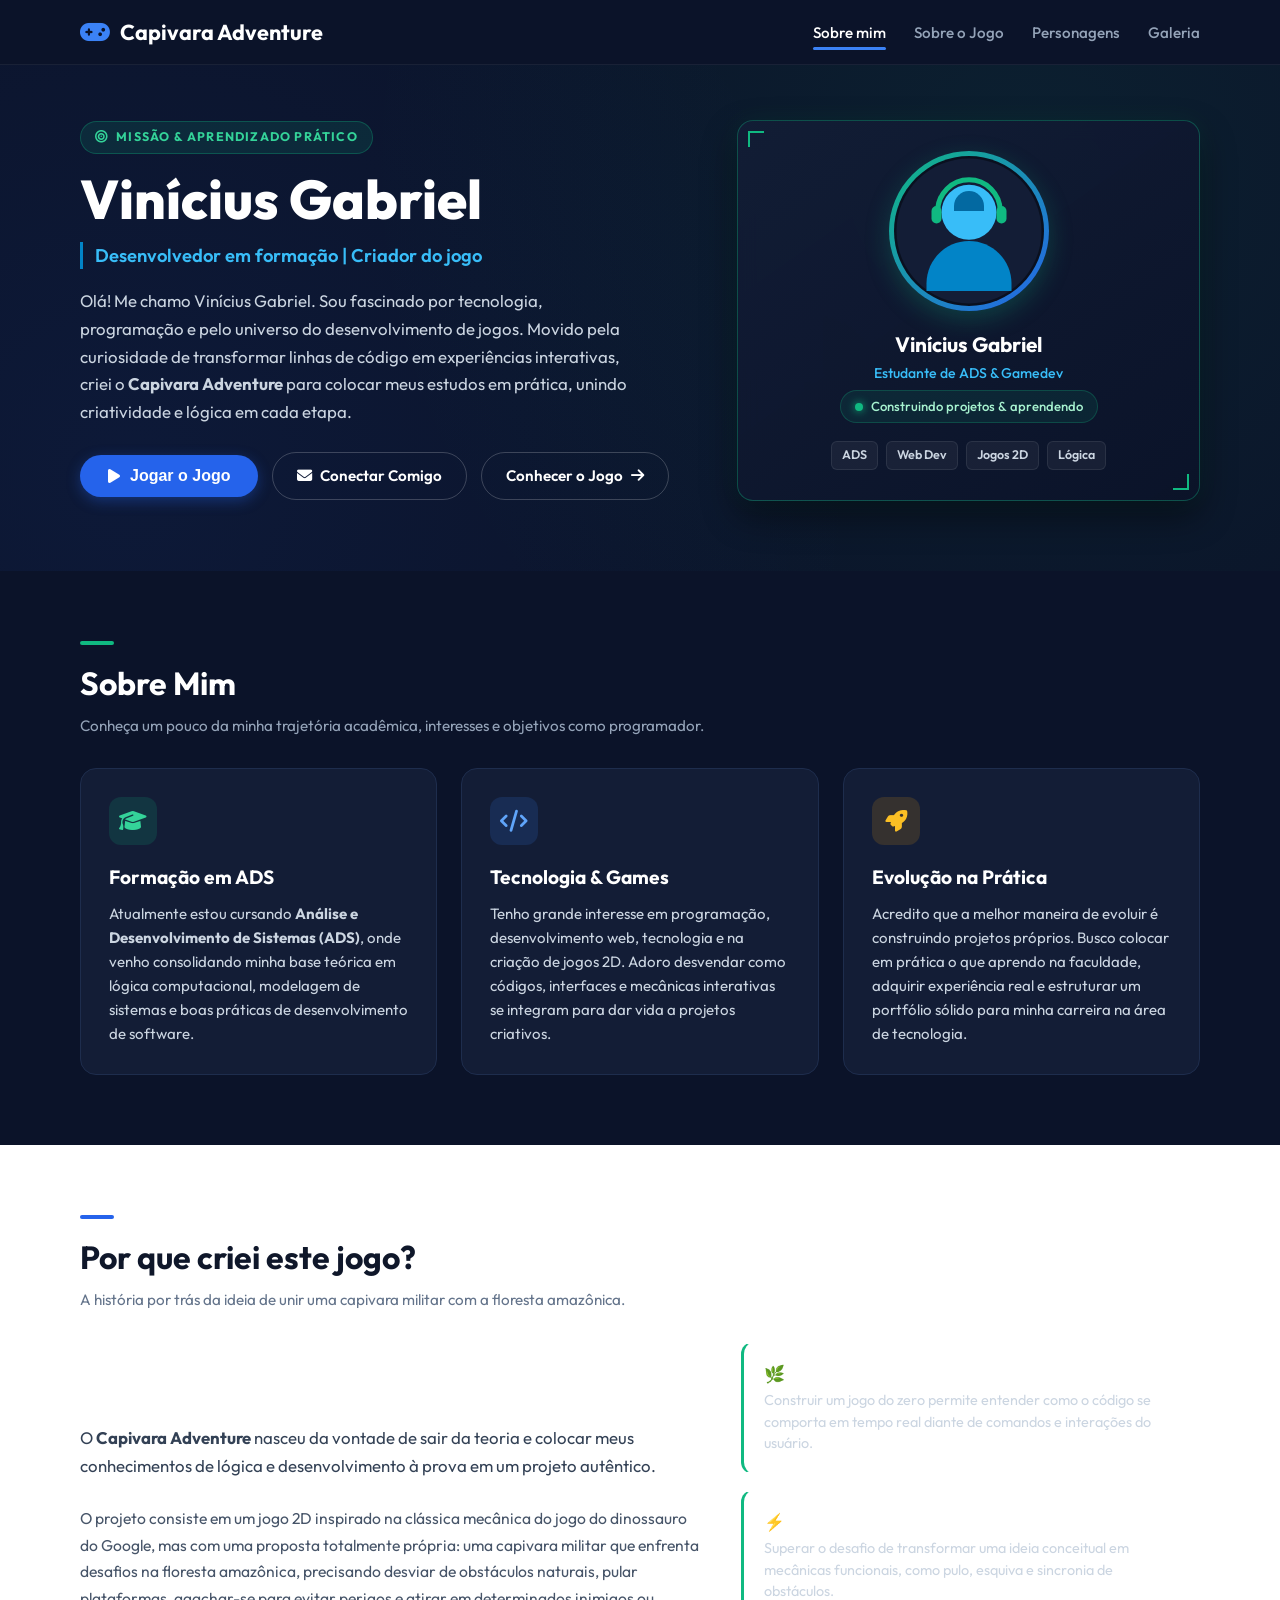
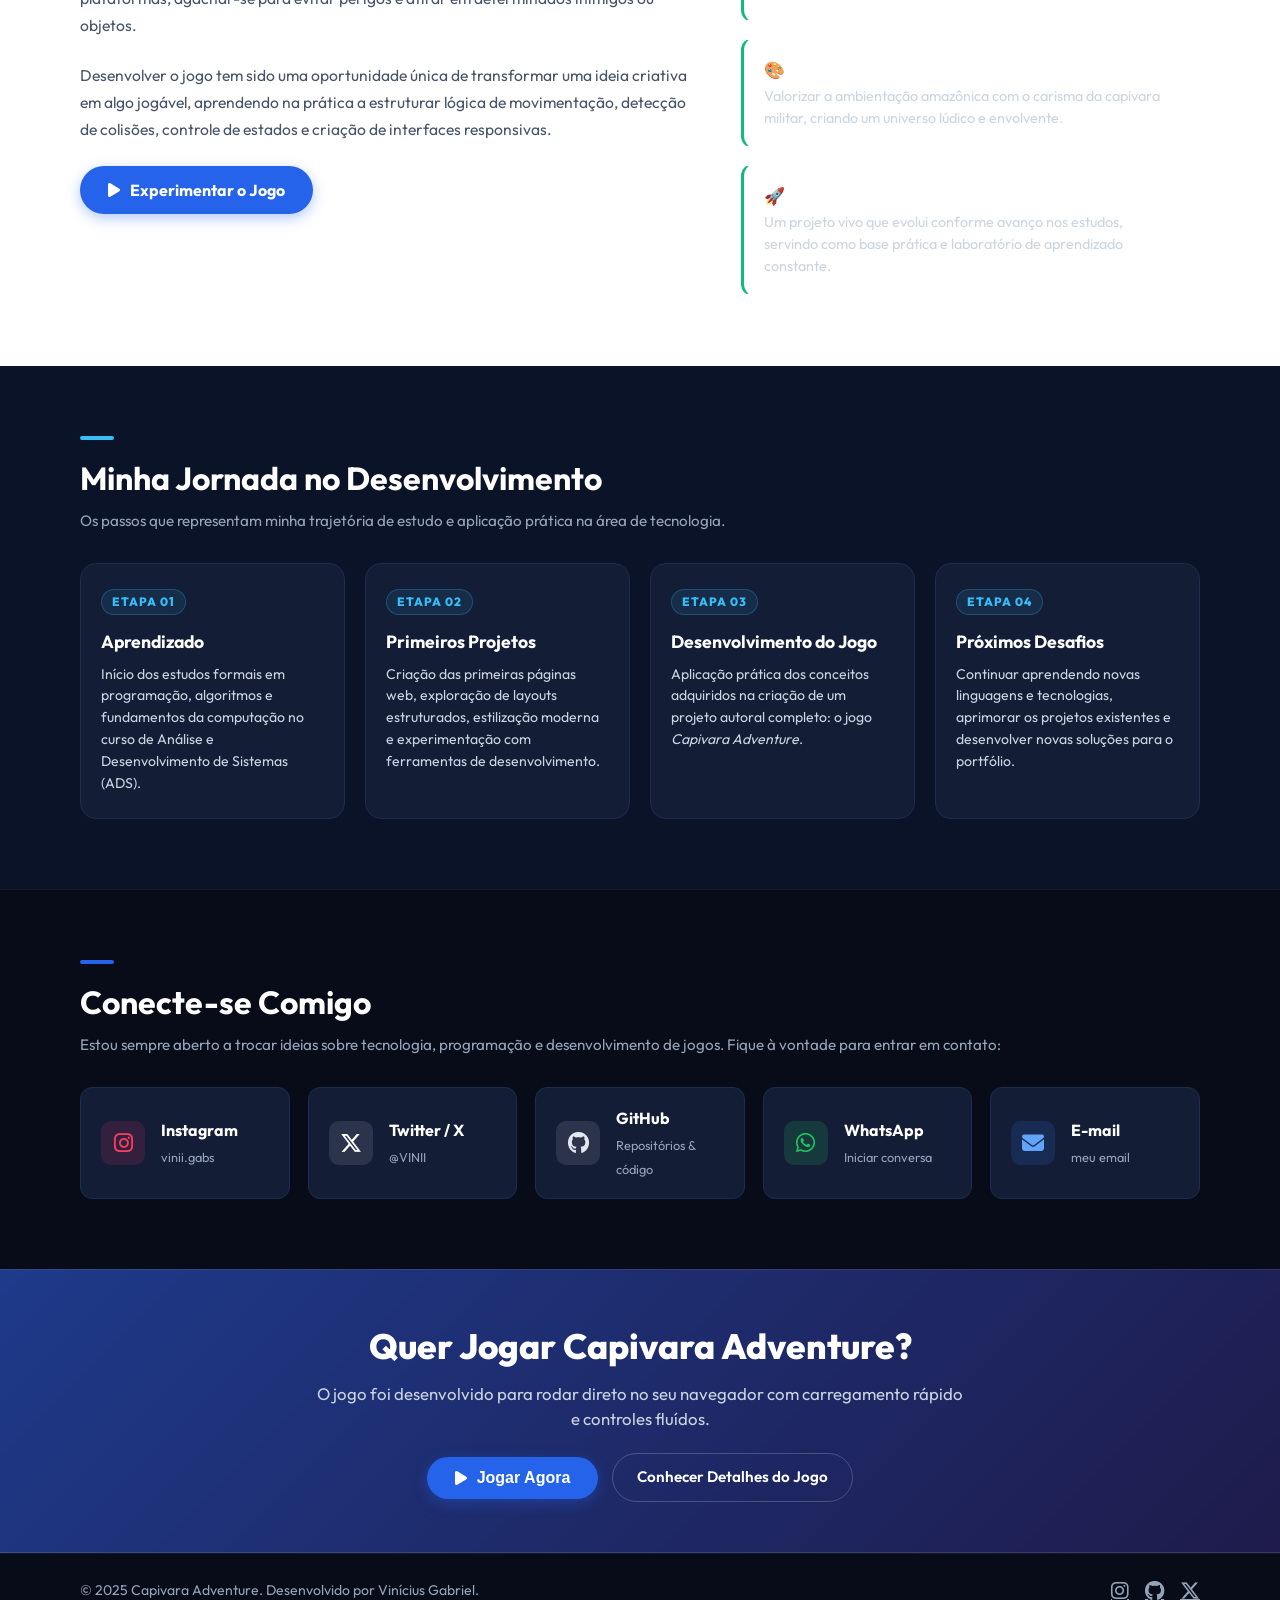
==== commit db75de8e: "Atualiza ícones e visual do site Co-authored-by: Copilot <223556219+Copilot@users.noreply.github.com" ====
--- a/index.html
+++ b/index.html
@@ -8,6 +8,7 @@
   <link rel="preconnect" href="https://fonts.googleapis.com">
   <link rel="preconnect" href="https://fonts.gstatic.com" crossorigin>
   <link href="https://fonts.googleapis.com/css2?family=Outfit:wght@400;500;600;700;800&display=swap" rel="stylesheet">
+  <link rel="stylesheet" href="https://cdnjs.cloudflare.com/ajax/libs/font-awesome/6.5.1/css/all.min.css">
   <link rel="stylesheet" href="style.css">
 </head>
 <body>
@@ -16,9 +17,7 @@
   <header class="navbar" id="topo">
     <div class="container nav-content">
       <a href="index.html" class="logo" id="logoLink" title="Capivara Adventure">
-        <svg class="logo-icon" viewBox="0 0 24 24" fill="currentColor">
-          <path d="M21 6H3c-1.1 0-2 .9-2 2v8c0 1.1.9 2 2 2h18c1.1 0 2-.9 2-2V8c0-1.1-.9-2-2-2zm-10 7H8v3H6v-3H3v-2h3V8h2v3h3v2zm4.5 2c-.83 0-1.5-.67-1.5-1.5s.67-1.5 1.5-1.5 1.5.67 1.5 1.5-.67 1.5-1.5 1.5zm3-3c-.83 0-1.5-.67-1.5-1.5S17.67 9 18.5 9s1.5.67 1.5 1.5-.67 1.5-1.5 1.5z"/>
-        </svg>
+        <i class="fa-solid fa-gamepad logo-icon"></i>
         <span>Capivara Adventure</span>
       </a>
       <nav aria-label="Navegação Principal">
@@ -37,9 +36,7 @@
     <div class="container dev-hero-grid">
       <div class="dev-hero-info">
         <div class="dev-kicker">
-          <svg viewBox="0 0 24 24" width="16" height="16" fill="currentColor">
-            <path d="M12 2C6.48 2 2 6.48 2 12s4.48 10 10 10 10-4.48 10-10S17.52 2 12 2zm-1 14H9V8h2v8zm4 0h-2V8h2v8z"/>
-          </svg>
+          <i class="fa-solid fa-bullseye"></i>
           Missão & Aprendizado Prático
         </div>
         <h1 class="dev-name">Vinícius Gabriel</h1>
@@ -50,19 +47,15 @@
 
         <div class="hero-buttons">
           <button class="btn-play" id="btnJogarDev" type="button" onclick="window.location.href='game/indexx.html'">
-            <svg viewBox="0 0 24 24" fill="currentColor" width="20" height="20">
-              <path d="M8 5v14l11-7z"/>
-            </svg>
+            <i class="fa-solid fa-play"></i>
             Jogar o Jogo
           </button>
           <a href="#contato" class="btn-outline" id="btnContatoDev">
-            <svg viewBox="0 0 24 24" fill="currentColor" width="18" height="18">
-              <path d="M20 4H4c-1.1 0-1.99.9-1.99 2L2 18c0 1.1.9 2 2 2h16c1.1 0 2-.9 2-2V6c0-1.1-.9-2-2-2zm0 4l-8 5-8-5V6l8 5 8-5v2z"/>
-            </svg>
+            <i class="fa-solid fa-envelope"></i>
             Conectar Comigo
           </a>
           <a href="sobre.html" class="btn-outline" id="btnConhecerJogoDev">
-            Conhecer o Jogo →
+            Conhecer o Jogo <i class="fa-solid fa-arrow-right"></i>
           </a>
         </div>
       </div>
@@ -113,9 +106,7 @@
         <!-- Card 1: Formação Acadêmica -->
         <div class="about-card">
           <div class="about-card-icon icon-green-trans">
-            <svg viewBox="0 0 24 24" width="24" height="24" fill="currentColor">
-              <path d="M5 13.18v4L12 21l7-3.82v-4L12 17l-7-3.82zM12 3L1 9l11 6 9-4.91V17h2V9L12 3z"/>
-            </svg>
+            <i class="fa-solid fa-graduation-cap"></i>
           </div>
           <h3>Formação em ADS</h3>
           <p>
@@ -126,9 +117,7 @@
         <!-- Card 2: Interesses Tecnológicos -->
         <div class="about-card">
           <div class="about-card-icon icon-blue-trans">
-            <svg viewBox="0 0 24 24" width="24" height="24" fill="currentColor">
-              <path d="M9.4 16.6L4.8 12l4.6-4.6L8 6l-6 6 6 6 1.4-1.4zm5.2 0l4.6-4.6-4.6-4.6L16 6l6 6-6 6-1.4-1.4z"/>
-            </svg>
+            <i class="fa-solid fa-code"></i>
           </div>
           <h3>Tecnologia & Games</h3>
           <p>
@@ -139,9 +128,7 @@
         <!-- Card 3: Prática e Portfólio -->
         <div class="about-card">
           <div class="about-card-icon icon-amber-trans">
-            <svg viewBox="0 0 24 24" width="24" height="24" fill="currentColor">
-              <path d="M19 3H5c-1.1 0-2 .9-2 2v14c0 1.1.9 2 2 2h14c1.1 0 2-.9 2-2V5c0-1.1-.9-2-2-2zm-5 14H7v-2h7v2zm3-4H7v-2h10v2zm0-4H7V7h10v2z"/>
-            </svg>
+            <i class="fa-solid fa-rocket"></i>
           </div>
           <h3>Evolução na Prática</h3>
           <p>
@@ -172,9 +159,7 @@
           </p>
           <div style="margin-top: 20px;">
             <a href="game/indexx.html" class="btn-play" style="text-decoration: none;" id="btnTestarJogoWhy">
-              <svg viewBox="0 0 24 24" fill="currentColor" width="20" height="20">
-                <path d="M8 5v14l11-7z"/>
-              </svg>
+              <i class="fa-solid fa-play"></i>
               Experimentar o Jogo
             </a>
           </div>
@@ -261,37 +246,31 @@
 
       <div class="contact-cards-grid">
         <!-- 1. Instagram -->
-        <a href="https://www.instagram.com/SEU_USUARIO/" target="_blank" rel="noopener noreferrer" class="contact-card-btn" id="linkInstagram">
+        <a href="https://www.instagram.com/vinii.gabs/" target="_blank" rel="noopener noreferrer" class="contact-card-btn" id="linkInstagram">
           <div class="contact-icon-box icon-ig">
-            <svg viewBox="0 0 24 24" width="24" height="24" fill="currentColor">
-              <path d="M12 2.163c3.204 0 3.584.012 4.85.07 3.252.148 4.771 1.691 4.919 4.919.058 1.265.069 1.645.069 4.849 0 3.205-.012 3.584-.069 4.849-.149 3.225-1.664 4.771-4.919 4.919-1.266.058-1.644.07-4.85.07-3.204 0-3.584-.012-4.849-.07-3.26-.149-4.771-1.699-4.919-4.92-.058-1.265-.07-1.644-.07-4.849 0-3.204.013-3.583.07-4.849.149-3.227 1.664-4.771 4.919-4.919 1.266-.057 1.645-.069 4.849-.069zm0-2.163c-3.259 0-3.667.014-4.947.072-4.358.2-6.78 2.618-6.98 6.98-.059 1.281-.073 1.689-.073 4.948 0 3.259.014 3.668.072 4.948.2 4.358 2.618 6.78 6.98 6.98 1.281.058 1.689.072 4.948.072 3.259 0 3.668-.014 4.948-.072 4.354-.2 6.782-2.618 6.979-6.98.059-1.28.073-1.689.073-4.948 0-3.259-.014-3.667-.072-4.947-.196-4.354-2.617-6.78-6.979-6.98-1.281-.059-1.69-.073-4.949-.073zm0 5.838c-3.403 0-6.162 2.759-6.162 6.162s2.759 6.163 6.162 6.163 6.162-2.759 6.162-6.163c0-3.403-2.759-6.162-6.162-6.162zm0 10.162c-2.209 0-4-1.79-4-4 0-2.209 1.791-4 4-4s4 1.791 4 4c0 2.21-1.791 4-4 4zm6.406-11.845c-.796 0-1.441.645-1.441 1.44s.645 1.44 1.441 1.44c.795 0 1.439-.645 1.439-1.44s-.644-1.44-1.439-1.44z"/>
-            </svg>
+            <i class="fa-brands fa-instagram"></i>
           </div>
           <div class="contact-details">
             <h4>Instagram</h4>
-            <span>@SEU_USUARIO</span>
+            <span>vinii.gabs</span>
           </div>
         </a>
 
         <!-- 2. Twitter / X -->
-        <a href="https://x.com/SEU_USUARIO" target="_blank" rel="noopener noreferrer" class="contact-card-btn" id="linkTwitterX">
+        <a href="https://x.com/Viniciu83441354" target="_blank" rel="noopener noreferrer" class="contact-card-btn" id="linkTwitterX">
           <div class="contact-icon-box icon-x">
-            <svg viewBox="0 0 24 24" width="22" height="22" fill="currentColor">
-              <path d="M18.244 2.25h3.308l-7.227 8.26 8.502 11.24H16.17l-5.214-6.817L4.99 21.75H1.68l7.73-8.835L1.254 2.25H8.08l4.713 6.231zm-1.161 17.52h1.833L7.084 4.126H5.117z"/>
-            </svg>
+            <i class="fa-brands fa-x-twitter"></i>
           </div>
           <div class="contact-details">
             <h4>Twitter / X</h4>
-            <span>@SEU_USUARIO</span>
+            <span>@VINII</span>
           </div>
         </a>
 
         <!-- 3. GitHub -->
-        <a href="https://github.com/SEU_USUARIO" target="_blank" rel="noopener noreferrer" class="contact-card-btn" id="linkGitHub">
+        <a href="https://github.com/vinii-gabss" target="_blank" rel="noopener noreferrer" class="contact-card-btn" id="linkGitHub">
           <div class="contact-icon-box icon-gh">
-            <svg viewBox="0 0 24 24" width="24" height="24" fill="currentColor">
-              <path d="M12 0C5.37 0 0 5.37 0 12c0 5.31 3.435 9.795 8.205 11.385.6.105.825-.255.825-.57 0-.285-.015-1.23-.015-2.235-3.015.555-3.795-.735-4.035-1.41-.135-.345-.72-1.41-1.23-1.695-.42-.225-1.02-.78-.015-.795.945-.015 1.62.87 1.845 1.23 1.08 1.815 2.805 1.305 3.495.99.105-.78.42-1.305.765-1.605-2.67-.3-5.46-1.335-5.46-5.925 0-1.305.465-2.385 1.23-3.225-.12-.3-.54-1.53.12-3.18 0 0 1.005-.315 3.3 1.23.96-.27 1.98-.405 3-.405s2.04.135 3 .405c2.295-1.56 3.3-1.23 3.3-1.23.66 1.65.24 2.88.12 3.18.765.84 1.23 1.905 1.23 3.225 0 4.605-2.805 5.625-5.475 5.925.435.375.81 1.095.81 2.22 0 1.605-.015 2.895-.015 3.3 0 .315.225.69.825.57A12.02 12.02 0 0 0 24 12c0-6.63-5.37-12-12-12z"/>
-            </svg>
+            <i class="fa-brands fa-github"></i>
           </div>
           <div class="contact-details">
             <h4>GitHub</h4>
@@ -300,11 +279,9 @@
         </a>
 
         <!-- 4. WhatsApp -->
-        <a href="https://wa.me/SEU_NUMERO" target="_blank" rel="noopener noreferrer" class="contact-card-btn" id="linkWhatsApp">
+        <a href="https://wa.me/44988351698" target="_blank" rel="noopener noreferrer" class="contact-card-btn" id="linkWhatsApp">
           <div class="contact-icon-box icon-wa">
-            <svg viewBox="0 0 24 24" width="24" height="24" fill="currentColor">
-              <path d="M12.031 6.172c-3.181 0-5.767 2.586-5.768 5.766-.001 1.298.38 2.27 1.019 3.287l-.582 2.128 2.182-.573c.978.58 1.911.928 3.145.929 3.178 0 5.767-2.587 5.768-5.766.001-3.187-2.575-5.77-5.764-5.771zm3.392 8.244c-.144.405-.837.774-1.17.824-.299.045-.677.063-1.092-.069-.252-.08-.575-.187-.988-.365-1.739-.751-2.874-2.502-2.961-2.617-.087-.116-.708-.94-.708-1.793s.448-1.273.607-1.446c.159-.173.346-.217.462-.217l.332.006c.106.005.249-.04.39.298.144.347.491 1.2.534 1.287.043.087.072.188.014.304-.058.116-.087.188-.173.289l-.26.304c-.087.086-.177.18-.076.354.101.174.449.741.964 1.201.662.591 1.221.774 1.394.86s.275.072.376-.043c.101-.116.433-.506.549-.68.116-.173.231-.145.39-.087s1.011.477 1.184.564.289.13.332.202c.045.072.045.419-.1.824zm-3.423-14.416c-6.627 0-12 5.373-12 12 0 2.158.572 4.184 1.574 5.937l-1.674 6.12 6.27-1.644c1.701.928 3.655 1.458 5.73 1.458 6.627 0 12-5.373 12-12 0-6.627-5.373-12-12-12zm0 22c-1.897 0-3.667-.532-5.176-1.454l-.371-.226-3.844 1.008 1.026-3.748-.249-.396c-1.018-1.621-1.586-3.535-1.586-5.584 0-5.514 4.486-10 10-10s10 4.486 10 10-4.486 10-10 10z"/>
-            </svg>
+            <i class="fa-brands fa-whatsapp"></i>
           </div>
           <div class="contact-details">
             <h4>WhatsApp</h4>
@@ -313,15 +290,13 @@
         </a>
 
         <!-- 5. E-mail -->
-        <a href="mailto:SEU_EMAIL" class="contact-card-btn" id="linkEmail">
+        <a href="mailto:vinicius.g.ferreira.alves@gmail.com" class="contact-card-btn" id="linkEmail">
           <div class="contact-icon-box icon-mail">
-            <svg viewBox="0 0 24 24" width="24" height="24" fill="currentColor">
-              <path d="M20 4H4c-1.1 0-1.99.9-1.99 2L2 18c0 1.1.9 2 2 2h16c1.1 0 2-.9 2-2V6c0-1.1-.9-2-2-2zm0 4l-8 5-8-5V6l8 5 8-5v2z"/>
-            </svg>
+            <i class="fa-solid fa-envelope"></i>
           </div>
           <div class="contact-details">
             <h4>E-mail</h4>
-            <span>SEU_EMAIL</span>
+            <span>meu email</span>
           </div>
         </a>
       </div>
@@ -335,9 +310,7 @@
       <p class="cta-text">O jogo foi desenvolvido para rodar direto no seu navegador com carregamento rápido e controles fluídos.</p>
       <div class="hero-buttons" style="justify-content: center;">
         <button class="btn-play" id="btnCtaJogarIndex" type="button" onclick="window.location.href='game/indexx.html'">
-          <svg viewBox="0 0 24 24" fill="currentColor" width="20" height="20">
-            <path d="M8 5v14l11-7z"/>
-          </svg>
+          <i class="fa-solid fa-play"></i>
           Jogar Agora
         </button>
         <a href="sobre.html" class="btn-outline" id="btnCtaSobreJogo">
@@ -352,20 +325,14 @@
     <div class="container footer-content">
       <p class="footer-copy">© 2025 Capivara Adventure. Desenvolvido por Vinícius Gabriel.</p>
       <div class="footer-socials">
-        <a href="https://www.instagram.com/SEU_USUARIO/" target="_blank" rel="noopener noreferrer" aria-label="Instagram">
-          <svg viewBox="0 0 24 24" width="20" height="20" fill="currentColor">
-            <path d="M12 2.163c3.204 0 3.584.012 4.85.07 3.252.148 4.771 1.691 4.919 4.919.058 1.265.069 1.645.069 4.849 0 3.205-.012 3.584-.069 4.849-.149 3.225-1.664 4.771-4.919 4.919-1.266.058-1.644.07-4.85.07-3.204 0-3.584-.012-4.849-.07-3.26-.149-4.771-1.699-4.919-4.92-.058-1.265-.07-1.644-.07-4.849 0-3.204.013-3.583.07-4.849.149-3.227 1.664-4.771 4.919-4.919 1.266-.057 1.645-.069 4.849-.069zm0-2.163c-3.259 0-3.667.014-4.947.072-4.358.2-6.78 2.618-6.98 6.98-.059 1.281-.073 1.689-.073 4.948 0 3.259.014 3.668.072 4.948.2 4.358 2.618 6.78 6.98 6.98 1.281.058 1.689.072 4.948.072 3.259 0 3.668-.014 4.948-.072 4.354-.2 6.782-2.618 6.979-6.98.059-1.28.073-1.689.073-4.948 0-3.259-.014-3.667-.072-4.947-.196-4.354-2.617-6.78-6.979-6.98-1.281-.059-1.69-.073-4.949-.073zm0 5.838c-3.403 0-6.162 2.759-6.162 6.162s2.759 6.163 6.162 6.163 6.162-2.759 6.162-6.163c0-3.403-2.759-6.162-6.162-6.162zm0 10.162c-2.209 0-4-1.79-4-4 0-2.209 1.791-4 4-4s4 1.791 4 4c0 2.21-1.791 4-4 4zm6.406-11.845c-.796 0-1.441.645-1.441 1.44s.645 1.44 1.441 1.44c.795 0 1.439-.645 1.439-1.44s-.644-1.44-1.439-1.44z"/>
-          </svg>
-        </a>
-        <a href="https://github.com/SEU_USUARIO" target="_blank" rel="noopener noreferrer" aria-label="GitHub">
-          <svg viewBox="0 0 24 24" width="20" height="20" fill="currentColor">
-            <path d="M12 0C5.37 0 0 5.37 0 12c0 5.31 3.435 9.795 8.205 11.385.6.105.825-.255.825-.57 0-.285-.015-1.23-.015-2.235-3.015.555-3.795-.735-4.035-1.41-.135-.345-.72-1.41-1.23-1.695-.42-.225-1.02-.78-.015-.795.945-.015 1.62.87 1.845 1.23 1.08 1.815 2.805 1.305 3.495.99.105-.78.42-1.305.765-1.605-2.67-.3-5.46-1.335-5.46-5.925 0-1.305.465-2.385 1.23-3.225-.12-.3-.54-1.53.12-3.18 0 0 1.005-.315 3.3 1.23.96-.27 1.98-.405 3-.405s2.04.135 3 .405c2.295-1.56 3.3-1.23 3.3-1.23.66 1.65.24 2.88.12 3.18.765.84 1.23 1.905 1.23 3.225 0 4.605-2.805 5.625-5.475 5.925.435.375.81 1.095.81 2.22 0 1.605-.015 2.895-.015 3.3 0 .315.225.69.825.57A12.02 12.02 0 0 0 24 12c0-6.63-5.37-12-12-12z"/>
-          </svg>
-        </a>
-        <a href="https://x.com/SEU_USUARIO" target="_blank" rel="noopener noreferrer" aria-label="Twitter / X">
-          <svg viewBox="0 0 24 24" width="18" height="18" fill="currentColor">
-            <path d="M18.244 2.25h3.308l-7.227 8.26 8.502 11.24H16.17l-5.214-6.817L4.99 21.75H1.68l7.73-8.835L1.254 2.25H8.08l4.713 6.231zm-1.161 17.52h1.833L7.084 4.126H5.117z"/>
-          </svg>
+        <a href="https://www.instagram.com/vinii.gabs/" target="_blank" rel="noopener noreferrer" aria-label="Instagram">
+          <i class="fa-brands fa-instagram"></i>
+        </a>
+        <a href="https://github.com/vinii-gabss" target="_blank" rel="noopener noreferrer" aria-label="GitHub">
+          <i class="fa-brands fa-github"></i>
+        </a>
+        <a href="https://x.com/Viniciu83441354" target="_blank" rel="noopener noreferrer" aria-label="Twitter / X">
+          <i class="fa-brands fa-x-twitter"></i>
         </a>
       </div>
     </div>
--- a/style.css
+++ b/style.css
@@ -73,9 +73,11 @@
 }
 
 .logo-icon {
-  width: 28px;
-  height: 28px;
+  font-size: 1.5rem;
   color: var(--accent-blue);
+  display: inline-flex;
+  align-items: center;
+  justify-content: center;
 }
 
 .nav-links {
@@ -749,6 +751,13 @@
   transition: transform 0.2s;
 }
 
+.contact-icon-box i {
+  font-size: 22px;
+  display: flex;
+  align-items: center;
+  justify-content: center;
+}
+
 .contact-card-btn:hover .contact-icon-box {
   transform: scale(1.08);
 }
@@ -1216,6 +1225,16 @@
 .footer-socials a:hover {
   color: #ffffff;
   transform: translateY(-2px);
+}
+
+.footer-socials a i {
+  font-size: 1.25rem;
+}
+
+.about-card-icon i,
+.icon-circle i,
+.item-icon-box i {
+  font-size: 22px;
 }
 
 /* ---------------- Responsividade Unificada ---------------- */
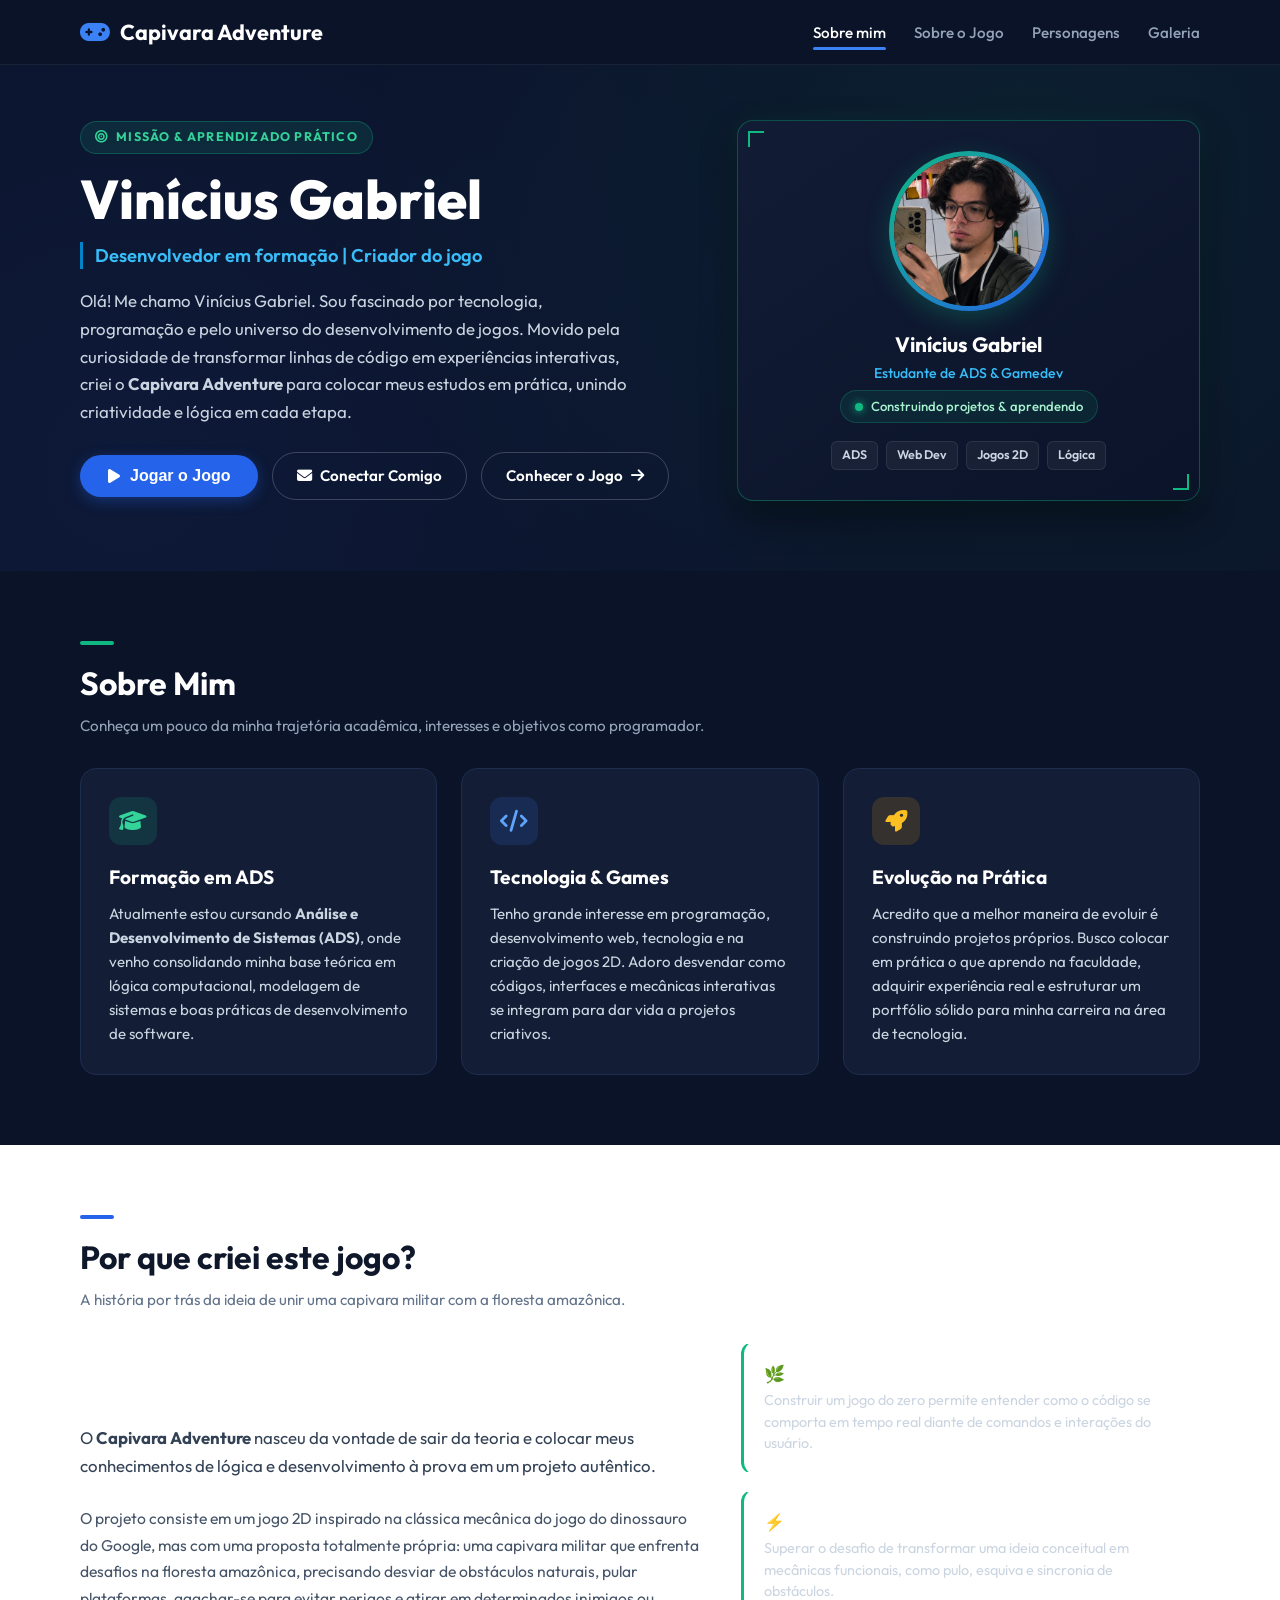
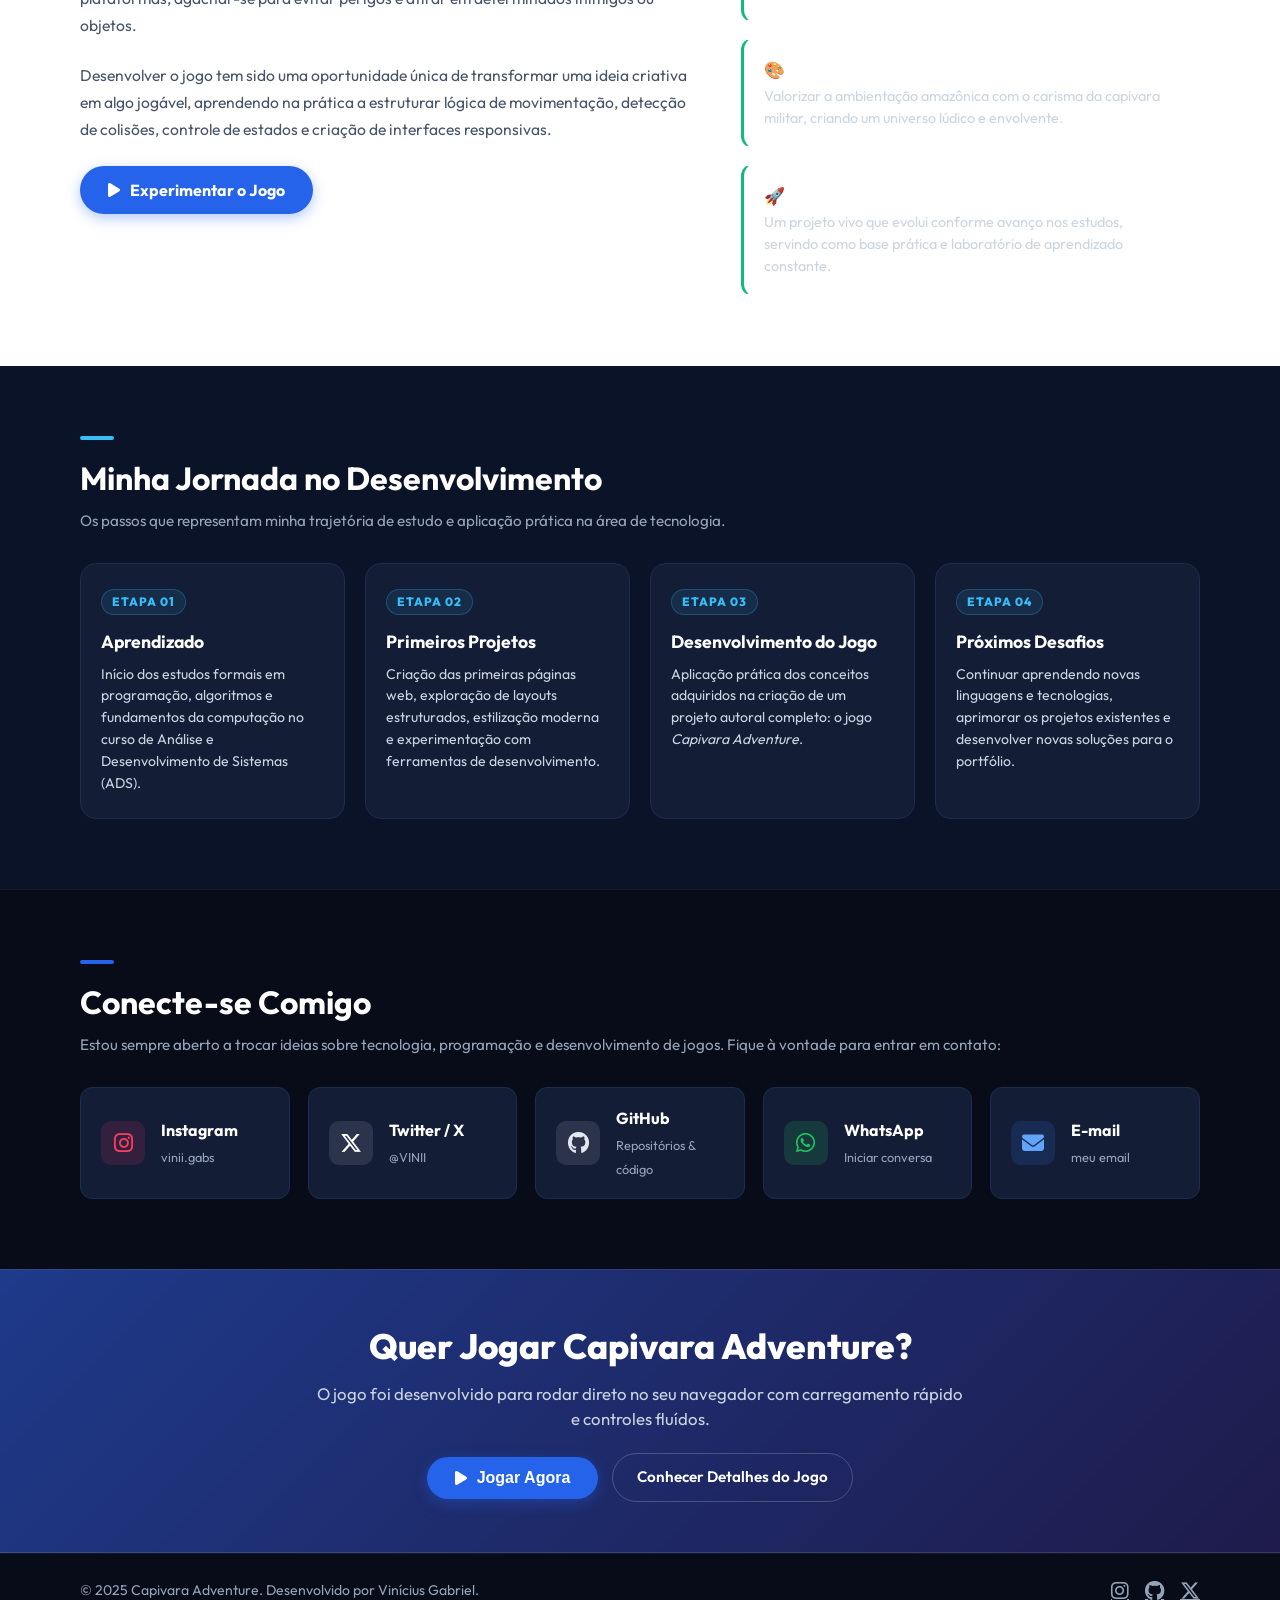
==== commit 1edbfd07: "Atualiza foto do desenvolvedor Co-authored-by: Copilot <223556219+Copilot@users.noreply.github.com>" ====
--- a/index.html
+++ b/index.html
@@ -64,17 +64,7 @@
       <div class="dev-avatar-card">
         <div class="dev-avatar-frame">
           <div class="dev-avatar-inner">
-            <!-- Avatar ilustrativo do desenvolvedor. Para usar foto pessoal: substitua por <img src="assets/sua_foto.jpg" alt="Vinícius Gabriel"> -->
-            <svg viewBox="0 0 120 120" width="100%" height="100%" fill="none" xmlns="http://www.w3.org/2000/svg">
-              <circle cx="60" cy="60" r="58" fill="#131d36"/>
-              <circle cx="60" cy="45" r="22" fill="#38bdf8"/>
-              <path d="M26 102c0-18.778 15.222-34 34-34s34 15.222 34 34v6H26v-6z" fill="#0284c7"/>
-              <path d="M48 40a12 12 0 0 1 24 0v4H48v-4z" fill="#0369a1"/>
-              <!-- Fone / Headset Gamer -->
-              <path d="M35 44c0-13.8 11.2-25 25-25s25 11.2 25 25" stroke="#10b981" stroke-width="4" stroke-linecap="round"/>
-              <rect x="30" y="40" width="8" height="14" rx="4" fill="#10b981"/>
-              <rect x="82" y="40" width="8" height="14" rx="4" fill="#10b981"/>
-            </svg>
+            <img src="assets/WhatsApp Image 2026-10-13 at 20.32.18 (1).jpeg" alt="Vinícius Gabriel">
           </div>
         </div>
         <h3 style="font-size: 1.3rem; font-weight: 700; color: #ffffff; margin-bottom: 2px;">Vinícius Gabriel</h3>
--- a/style.css
+++ b/style.css
@@ -510,6 +510,8 @@
   width: 100%;
   height: 100%;
   object-fit: cover;
+  object-position: center 20%;
+  display: block;
 }
 
 .dev-status-pill {
